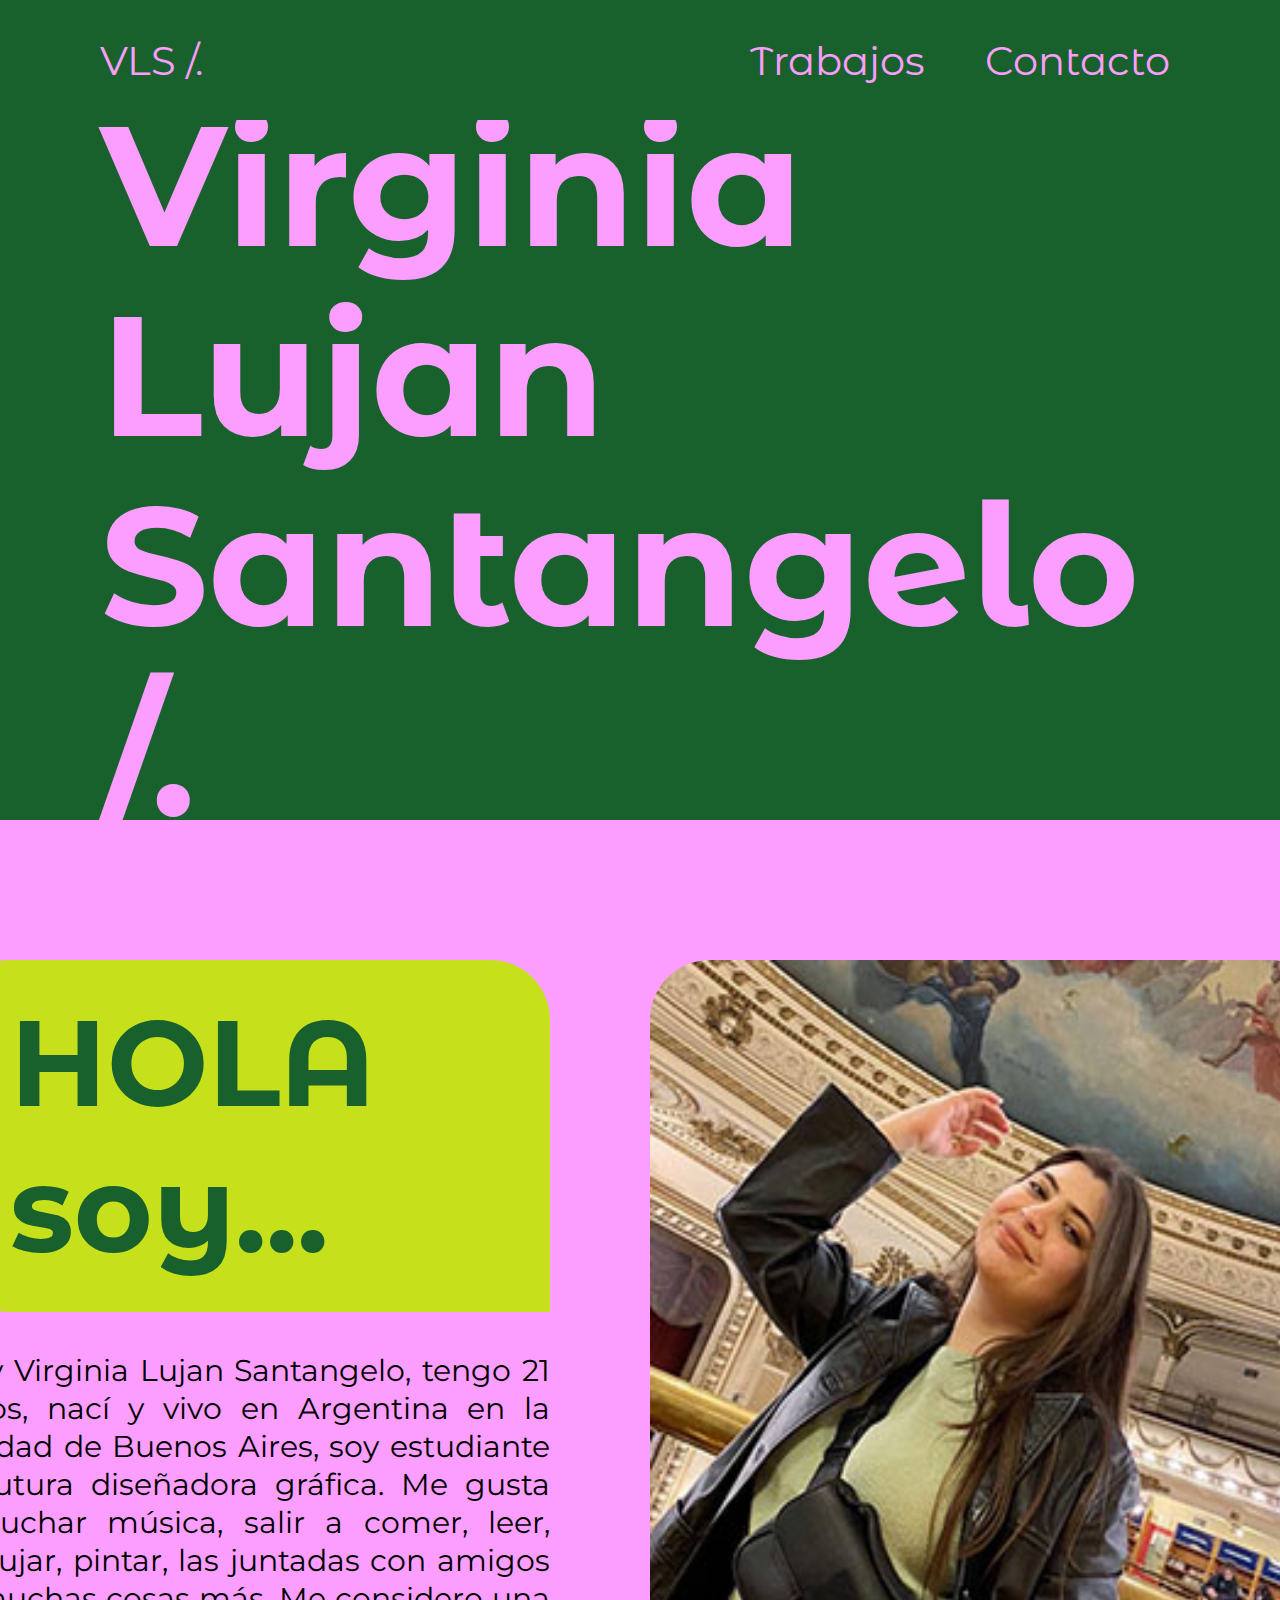
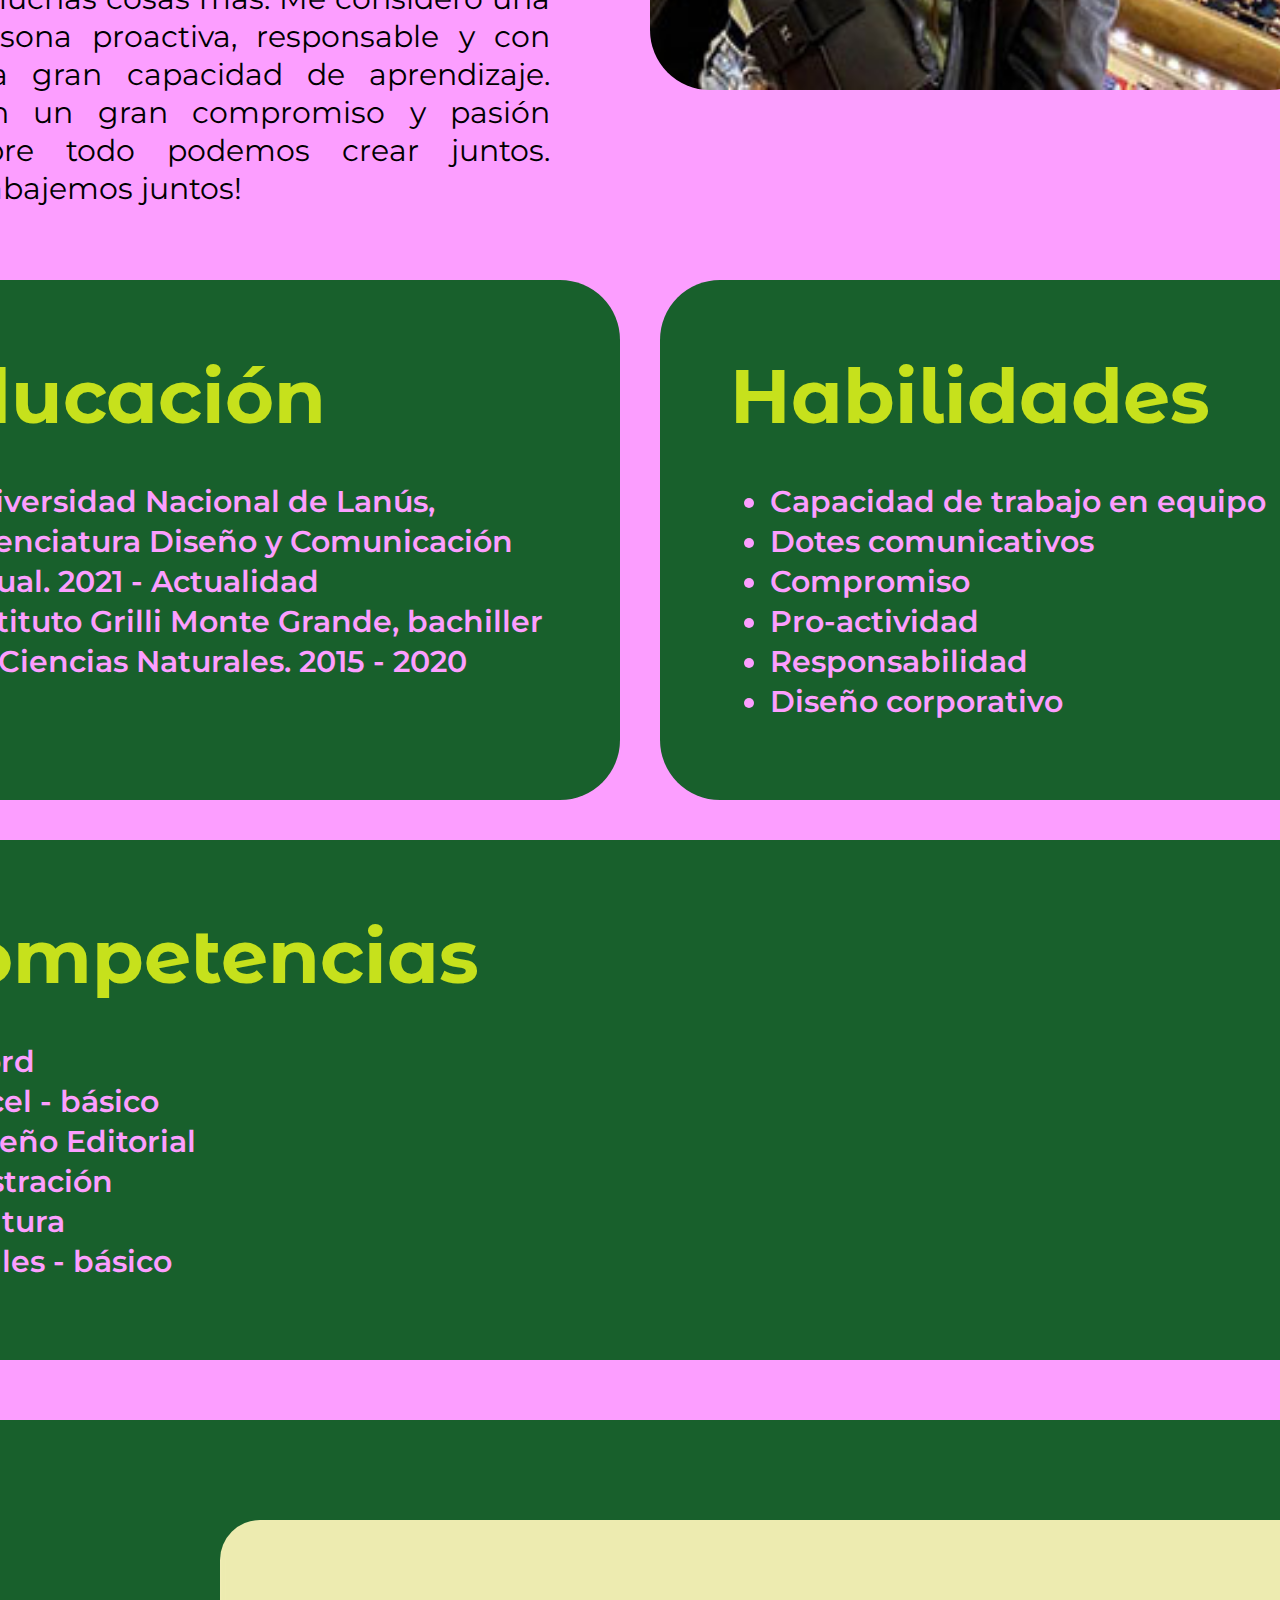
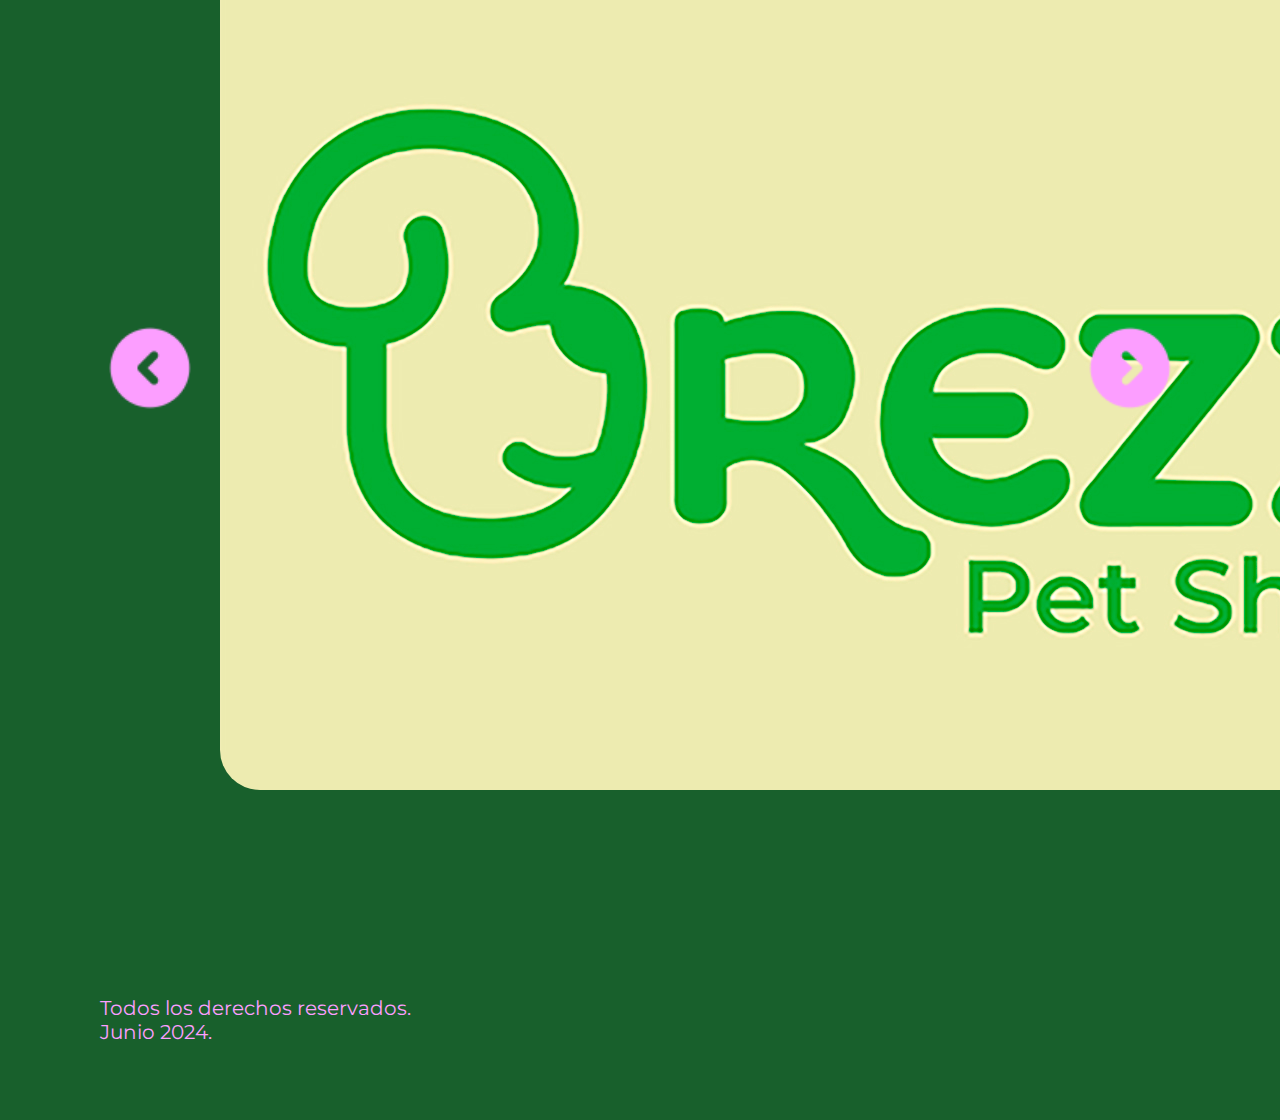
==== index.html @ 15f54ebe "porfolio" ====
<!DOCTYPE html>
<html> 
    <head>
        <meta charset="utf-8"/> 
        <title>Virginia Santangelo</title>
        <link href="estlilos.css" rel="stylesheet" type="text/css">
        <link rel="icon" type="image/png" href="img/vir1.png">
        
    </head>
    <body>
        <header id="navegador">
            <div class="logo">
                <a href="index.html">VLS /.</a>
            </div>
            <nav>
                <ul class="botonera">
                    <li><a href="trabajos.html">Trabajos</a></li>
                    <li><a href="contacto.html">Contacto</a></li>
                </ul>
            </nav>
        </header>

        <main>
            <section id="presentacion">
                <h1>Virginia Lujan Santangelo /.</h1>
            </section>
            <section id="sobre-mi">
                <div class="informacion">
                    <h2>HOLA soy...</h2>
                    <p>Soy Virginia Lujan Santangelo, tengo 21 años, nací y vivo en Argentina en la ciudad de Buenos Aires, soy estudiante y futura diseñadora gráfica. Me gusta escuchar música, salir a comer, leer, dibujar, pintar, las juntadas con amigos y muchas cosas más. Me considero una persona proactiva, responsable y con una gran capacidad de aprendizaje. Con un gran compromiso y pasión sobre todo podemos crear juntos. 
                        ¡Trabajemos juntos! </p>
                </div>
                <img src="img/Imagen-de-Virginia.jpeg" width="680px" height="730px" alt="imagen-de-vir" class="imagen-vir">
            </section>
            <section id="datos">
                <article class="datos1">
                    <div class="educacion">
                        <h3>Educación</h3>
                        <ul>
                            <li>Universidad Nacional de Lanús, Licenciatura Diseño y Comunicación Visual. 2021 - Actualidad</li>
                            <li>Instituto Grilli Monte Grande, bachiller en Ciencias Naturales. 2015 - 2020</li>
                        </ul>
                    </div>
                    <div class="habilidades">
                        <h3>Habilidades</h3>
                        <ul>
                            <li>Capacidad de trabajo en equipo</li>
                            <li>Dotes comunicativos</li>
                            <li>Compromiso</li>
                            <li>Pro-actividad</li>
                            <li>Responsabilidad</li>
                            <li>Diseño corporativo</li>
                        </ul>
                    </div>
                </article>
                <article class="datos2">
                    <h3>Competencias</h3>
                    <ul>
                        <li>Word</li>
                        <li>Excel - básico</li>
                        <li>Diseño Editorial</li>
                        <li>Ilustración</li>
                        <li>Pintura</li>
                        <li>Ingles - básico</li>
                    </ul>
                </article>
            </section>

            <section id="contenedor">
                <article class="galeria" id="item-carrusel1">
                    <div class="carrusel" id="img-carrusel1">
                        <img src="img/brezza2.2.jpg" alt="logo" class="foto-carrusel1">
                    </div>
                    <div class="flechas">
                        <a href="#item-carrusel4">
                            <img src="img/iconos/flecha.png" width="100px" height="100px" alt="flecha" class="flecha-iz">
                        </a>
                        <a href="#item-carrusel2">
                            <img src="img/iconos/flecha.png" width="100px" height="100px" alt="flecha" class="flecha-de">
                        </a>
                    </div>
                </article>
                <article class="galeria" id="item-carrusel2">
                    <div class="carrusel" id="img-carrusel2">
                        <img src="img/expo-postal1.jpg" alt="expo" class="foto-carrusel1">
                    </div>
                    <div class="flechas">
                        <a href="#item-carrusel1">
                            <img src="img/iconos/flecha.png" width="100px" height="100px" alt="flecha" class="flecha-iz">
                        </a>
                        <a href="#item-carrusel3">
                            <img src="img/iconos/flecha.png" width="100px" height="100px" alt="flecha" class="flecha-de">
                        </a>
                    </div>
                </article>
                <article class="galeria" id="item-carrusel3">
                    <div class="carrusel" id="img-carrusel3">
                        <img src="img/publi1.2.png" alt="tipo" class="foto-carrusel1">
                    </div>
                    <div class="flechas">
                        <a href="#item-carrusel2">
                            <img src="img/iconos/flecha.png" width="100px" height="100px" alt="flecha" class="flecha-iz">
                        </a>
                        <a href="#item-carrusel4">
                            <img src="img/iconos/flecha.png" width="100px" height="100px" alt="flecha" class="flecha-de">
                        </a>
                    </div>
                </article>
                <article class="galeria" id="item-carrusel4">
                    <div class="carrusel" id="img-carrusel4">
                        <img src="img/pintura3.2.jpg" alt="pintura" class="foto-carrusel1">
                    </div>
                    <div class="flechas">
                        <a href="#item-carrusel3">
                            <img src="img/iconos/flecha.png" width="100px" height="100px" alt="flecha" class="flecha-iz">
                        </a>
                        <a href="#item-carrusel1">
                            <img src="img/iconos/flecha.png" width="100px" height="100px" alt="flecha" class="flecha-de">
                        </a>
                    </div>
                </article>
            </section>
            
        </main>

        <footer>
            <p>Todos los derechos reservados.</p>
            <p>Junio 2024.</p>
        </footer> 
    </body>
<!-- Comentario: no hice el cambio de los px al vh que se me comento y todavia falta terminar y agregar unas cosas, como las miniaturas de la galeria, arreglar la imagen del carrusel, agregar animaciones, imagenes en competencias... -->
</html>
---- estlilos.css ----
@charset "utf-8";
@import url('https://fonts.googleapis.com/css2?family=Montserrat+Alternates:ital,wght@0,100;0,200;0,300;0,400;0,500;0,600;0,700;0,800;0,900;1,100;1,200;1,300;1,400;1,500;1,600;1,700;1,800;1,900&display=swap');
@import url('https://fonts.googleapis.com/css2?family=Montserrat+Alternates:ital,wght@0,100;0,200;0,300;0,400;0,500;0,600;0,700;0,800;0,900;1,100; 1,200;1,300;1,400;1,500;1,600;1,700;1,800;1,900&family=Montserrat:ital,wght@0,100..900;1,100..900&display=swap');

* {
    margin: 0;
    box-sizing: border-box;
}


h3{
    font-size: 75px;
    font-family:  "Montserrat Alternates";
    color: #C6E11C;
}
a {
    text-decoration: none;
}


#navegador {
    font-family: "Montserrat Alternates";
    font-size: 40px;
    width: 100%;
    padding: 15px 100px;
    background: #18602C;
    backdrop-filter: blur(10px);
    display: flex;
    align-items: center;
    justify-content: space-between;
    height: 120px;
}
#navegador a {
    text-decoration: none;
    color: #FC9EFF;
}
nav a {
    text-decoration: none;
    color: #FC9EFF;
    padding: 5px 10px;
}
.logo {
    display: flex;
    align-items: center;
    justify-content: space-between;
}
.botonera {
    display: flex;
    align-items: center;
    justify-content: space-between;
    flex-direction: row;
    list-style: none;
    gap: 40px;
}



#presentacion {
    width: 100%;
    height: 700px;
    background-color: #18602C;
    font-family:  "Montserrat Alternates";
    font-weight: bold;
    color: #FC9EFF;
    display: flex;
    align-items: center;
    padding: 0% 100px;
}
#presentacion h1 {
    font-size: 170px;
    line-height: 190px;
}

#sobre-mi {
    width: 100%;
    height: 1000px;
    background-color: #FC9EFF;
    padding: 140px 100px;
    display: flex;
    flex-direction: row;
    justify-content: center;
    gap: 100px;
}
.informacion {
    display: flex;
    flex-direction: column;
    gap: 40px;
    align-items: flex-end;
}
.informacion h2 {
    color: #18602C;
    font-family: "Montserrat Alternates";
    font-size:120px;
    font-weight: bold;
    padding: 30px 60px;
    background-color: #C6E11C;
    border-radius: 60px 60px 0% 60px;
}
.informacion p {
    color: black;
    font-family: "Montserrat";
    font-size: 30px;
    width: 600px;
    line-height: 38px;
    text-align: justify;
}
.imagen-vir {
    border-radius: 60px;
}


#datos {
    height: 1200px;
    background-color: #FC9EFF;
    display: flex;
    flex-direction: column;
    justify-content: center;
    align-items: center;
    padding: 0% 100px;
    gap: 40px;
}
.datos1 {
    display: flex;
    flex-direction: row;
    justify-content: center;
    gap: 40px;


}
.educacion, .habilidades {
    height: 520px;
    width: 780px;
    padding: 70px;
    background-color: #18602C;
    border-radius: 60px;
    display: flex;
    flex-direction: column;
    justify-content: flex-start;
    gap: 40px;

    li{
        font-family: "Montserrat";
        font-size: 30px;
        color: #FC9EFF;
        line-height: 40px;
        font-weight:600;
    }
    
    
}
.datos2 {
    height: 520px;
    width: 1600px;
    padding: 70px;
    background-color: #18602C;
    border-radius: 60px;
    display: flex;
    flex-direction: column;
    justify-content: flex-start;
    gap: 40px;

    li{
        font-family: "Montserrat";
        font-size: 30px;
        color: #FC9EFF;
        line-height: 40px;
        font-weight:600;
    }
}


#contenedor{
    height: 1100px;
    overflow: hidden;
    background-color: #18602C;
    
}
.galeria {
    height: 100%;
    position: relative;
    
}
.carrusel {
    height: 100%;
    padding: 100px 220px 20px;
}
.flechas {
    height: 100%;
    position: absolute;
    top: 0;
    width: 100%;
    display: flex;
    align-items: center;
    justify-content: space-between;
    padding: 100px;

}
.flecha-iz {
    transform: rotate(180deg);
}
.foto-carrusel1 {
    border-radius: 40px;
}




#informacion_contacto {
    font-family: "Montserrat";
    background-color: #FC9EFF;
}

.estructura_contacto {
    padding: 120px 100px;
    display: flex;
    flex-direction: row;
    justify-content: flex-start;
    align-items: flex-start;
    gap: 150px;
}

.contacto {
    color:#18602C;
    width: 875px;
    background-color:#C6E11C;
    padding: 48px 40px;
    display: flex;
    flex-direction: column;
    border-radius: 40px;
    gap: 40px;

    h1 {
        font-family: "Montserrat Alternates";
        font-size: 75px; 
    }
    
}

form {
    width: 100%;
    height: auto;
}

label {
    font-size: 1.5em;
    color: black;
}

input {
    font-size: 1.5em;
    width: 100%;
    height: 50px;
    padding: 10px 24px;
    margin-top: 8px;
    margin-bottom: 42px;
    color:#18602C;
    border-radius: 24px;
    border: 3px solid #18602C;
}

textarea {
    font-size: 1.5em;
    width: 100%;
    height: 253px;
    padding: 10px 24px;
    margin-top: 8px;
    margin-bottom: 50px;
    color: #18602C;
    border-radius: 24px;
    border: 3px solid #18602C;
}

.boton_enviar {
    width: 100%;
    background-color: #18602C;
    color: white;
    height: 130px;
    font-size: 45px;
}

.columna_derecha {
    color: #18602C;
    display: flex;
    flex-direction: column;
    gap: 60px;

    p {
        width: 520px;
        color: #18602C;
    }

    span {
        display: flex;
        flex-direction: column;
        align-items: flex-start;
        gap: 15px;
        text-decoration: none;

        h4{
            font-family: "Montserrat Alternates";
            font-size: 45px; 
        }
    }
}

.redes {
    display: flex;
    flex-direction: column;
    align-items: center;
    gap: 18px;
    font-size: 30px;
    color: #18602C;
    
    a{
        display: flex;
        flex-direction: row;
        justify-content: flex-start;
        gap: 10px;
        text-decoration: none;
    }
    
}




#trabajos-main {
    background-color: #C6E11C;
    padding: 150px 100px;
    display: flex;
    flex-direction: column;
    gap: 40px;

    h3{ color: #18602C;}
}
#imagenes{
    display: flex;
    flex-direction: column;
    gap: 20px;
    justify-content: center;
}
.brezza, .expo1, .expo2, .tipo1 {
    display: flex;
    flex-direction: row;
    justify-content: center;
    align-items: center;
    gap: 20px;
}
.brezza-logos, .expo, .postales, .tipo  {
    display: flex;
    flex-direction: column;
    justify-content: center;
    align-items: center;
    gap: 20px;
}
.memoria-tipo1, .memoria-tipo2, .afiches-tipo, .mockup-tipo {
    margin-left: 20px;
}



footer {
    height: 200px;
    background-color: #18602C;
    color: #FC9EFF;
    font-size: 20px;
    font-family: "Montserrat";
    display: flex;
    flex-direction: column;
    justify-content: center;
    align-items: flex-start;
    padding: 0 100px;
}
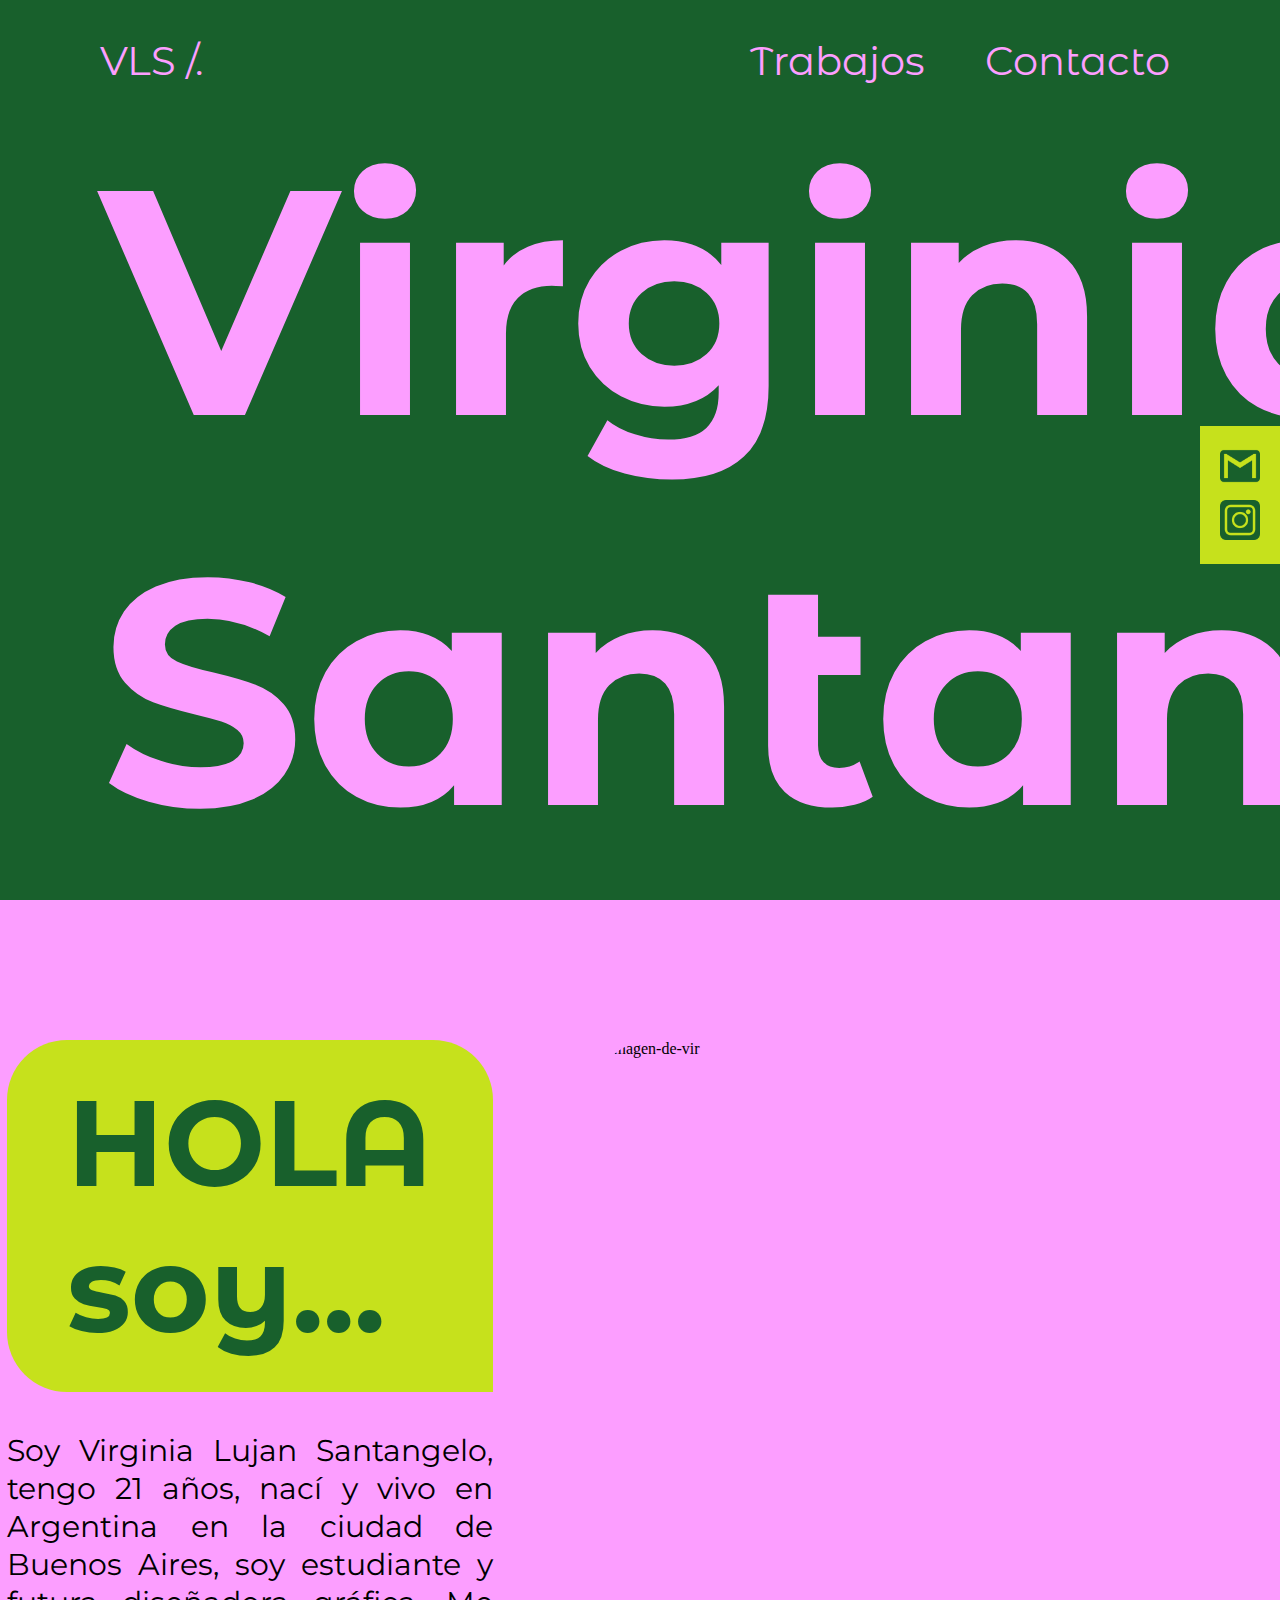
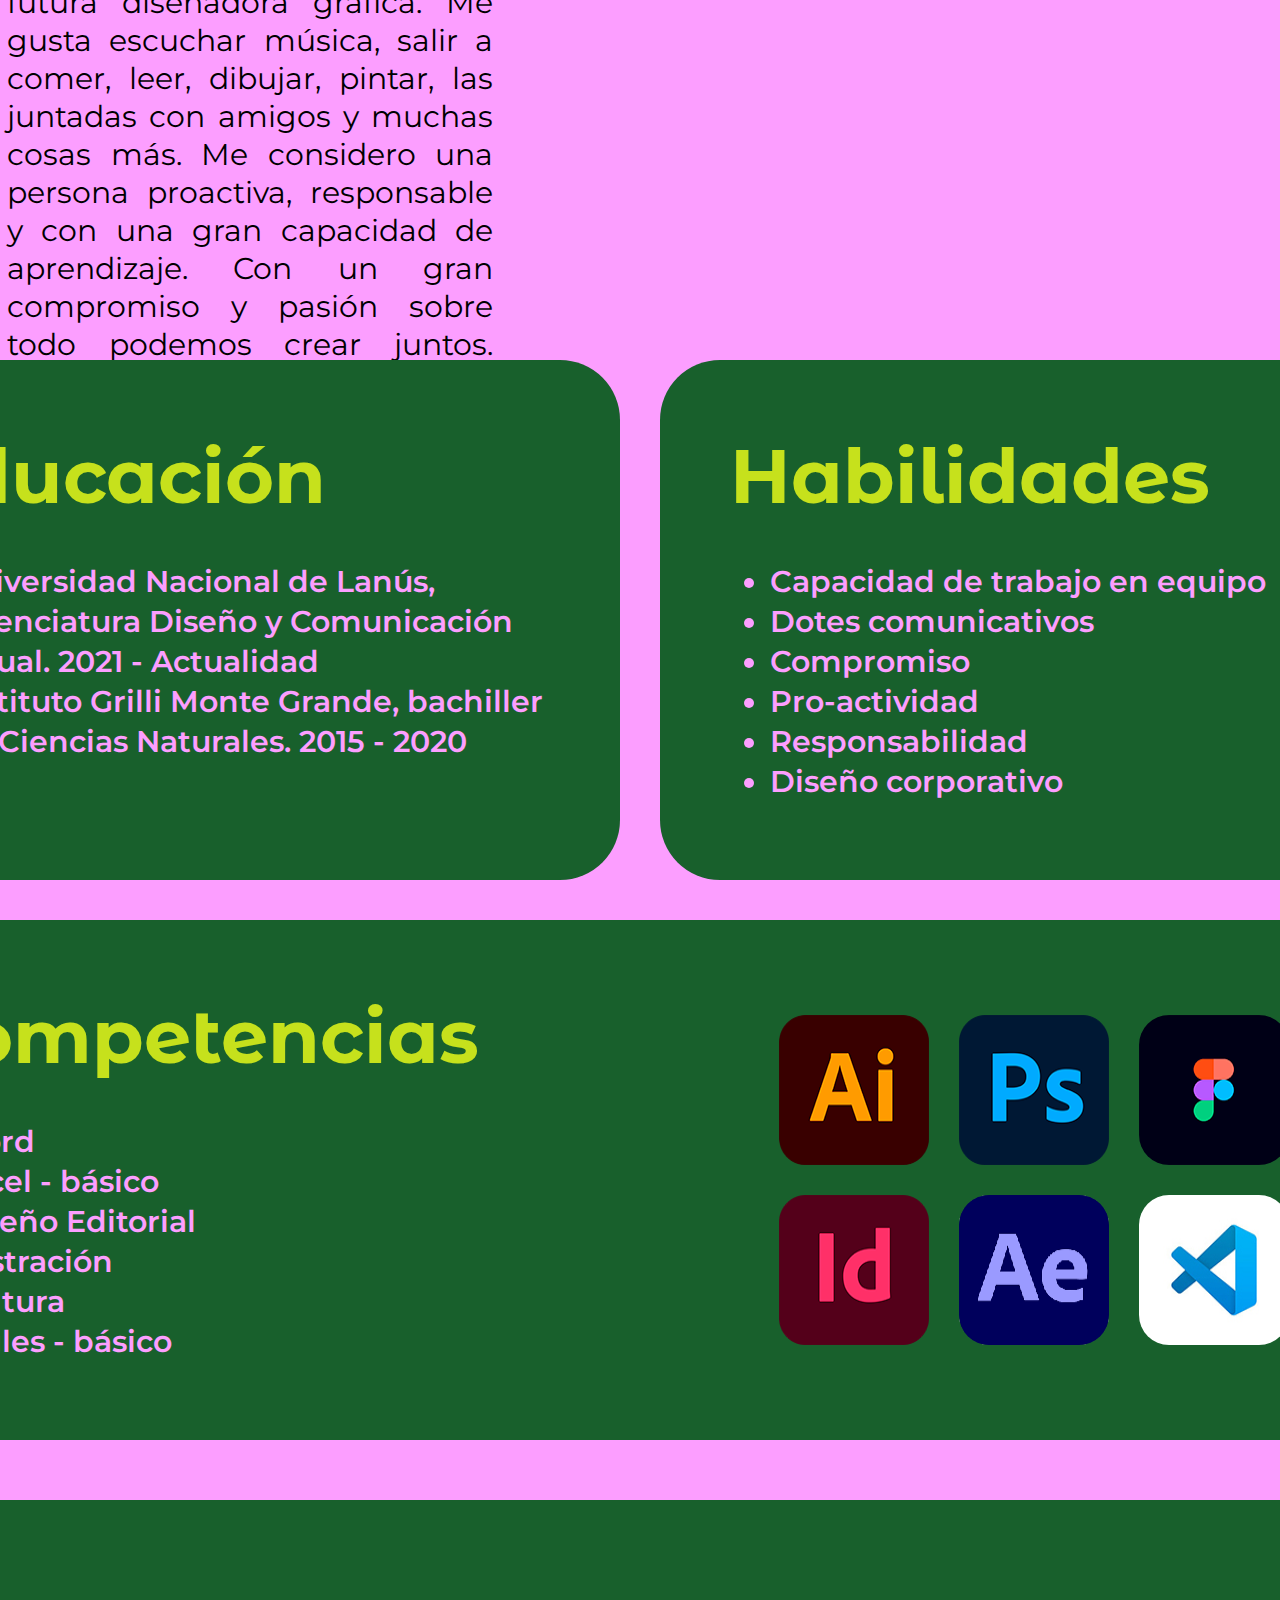
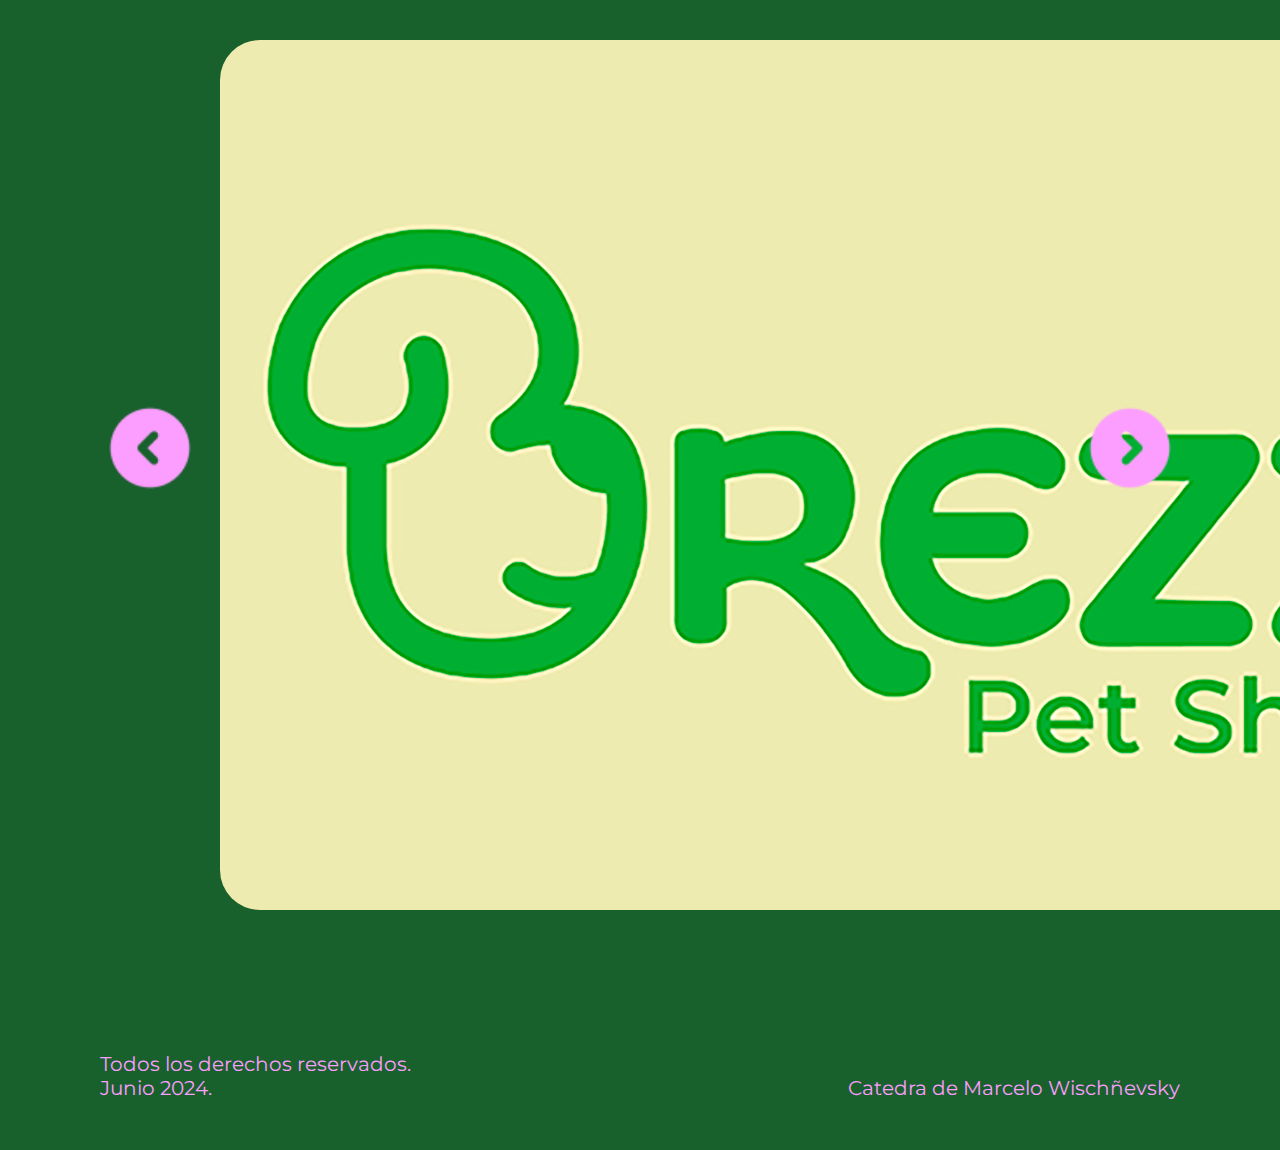
==== commit 06b5c6f3: "porfolio actualizado" ====
--- a/index.html
+++ b/index.html
@@ -5,7 +5,7 @@
         <title>Virginia Santangelo</title>
         <link href="estlilos.css" rel="stylesheet" type="text/css">
         <link rel="icon" type="image/png" href="img/vir1.png">
-        
+        <meta name="viewpoint" content="width=device-width, initial-scale=1.0">
     </head>
     <body>
         <header id="navegador">
@@ -22,7 +22,24 @@
 
         <main>
             <section id="presentacion">
-                <h1>Virginia Lujan Santangelo /.</h1>
+                <article class="nombre">
+                    <div class="nombre1">
+                        <h1>Virginia</h1>
+                        <div class="lujan">Lujan</div> 
+                    </div>
+                    <div class="nombre2">
+                        <h1>Santangelo </h1> 
+                        <div class="glifo">/.</div> 
+                    </div>
+                </article>
+                <article class="redes-fijo">
+                    <a>
+                        <img class="gmail" src="img/iconos/gmail.png" width="40px" height="40px" alt="icono-gmail">
+                    </a>
+                    <a href="https://www.instagram.com/vir.santangelo?igsh=MWJnb2luaDEyaWhnNA%3D%3D&utm_source=qr" target="_blank">
+                        <img class="instagram" src="img/iconos/instagram.png" width="40px" height="40px" alt="icono-instagram">
+                    </a>
+                </article>
             </section>
             <section id="sobre-mi">
                 <div class="informacion">
@@ -30,7 +47,7 @@
                     <p>Soy Virginia Lujan Santangelo, tengo 21 años, nací y vivo en Argentina en la ciudad de Buenos Aires, soy estudiante y futura diseñadora gráfica. Me gusta escuchar música, salir a comer, leer, dibujar, pintar, las juntadas con amigos y muchas cosas más. Me considero una persona proactiva, responsable y con una gran capacidad de aprendizaje. Con un gran compromiso y pasión sobre todo podemos crear juntos. 
                         ¡Trabajemos juntos! </p>
                 </div>
-                <img src="img/Imagen-de-Virginia.jpeg" width="680px" height="730px" alt="imagen-de-vir" class="imagen-vir">
+                <img src="img/imagen-de-virginia.jpeg" width="680px" height="730px" alt="imagen-de-vir" class="imagen-vir">
             </section>
             <section id="datos">
                 <article class="datos1">
@@ -54,15 +71,30 @@
                     </div>
                 </article>
                 <article class="datos2">
-                    <h3>Competencias</h3>
-                    <ul>
-                        <li>Word</li>
-                        <li>Excel - básico</li>
-                        <li>Diseño Editorial</li>
-                        <li>Ilustración</li>
-                        <li>Pintura</li>
-                        <li>Ingles - básico</li>
-                    </ul>
+                    <div class="competencias">
+                       <h3>Competencias</h3>
+                        <ul>
+                            <li>Word</li>
+                            <li>Excel - básico</li>
+                            <li>Diseño Editorial</li>
+                            <li>Ilustración</li>
+                            <li>Pintura</li>
+                            <li>Ingles - básico</li>
+                        </ul> 
+                    </div>
+                    <div class="img-adobe">
+                        <div class="adobe1">
+                            <img src="img/ilustrator.png" width="150px" height="150px" alt="logo-ilustrator" class="ilustrator">
+                            <img src="img/photoshop.png" width="150px" height="150px" alt="logo-photoshop" class="photoshop">
+                            <img src="img/figma.png" width="150px" height="150px" alt="logo-figma" class="figma">
+                        </div>
+                        <div class="adobe2">
+                            <img src="img/indesing.png" width="150px" height="150px" alt="logo-indesing" class="indesing">
+                            <img src="img/after-effects.png" width="150px" height="150px" alt="logo-after-effects" class="after-effects">
+                            <img src="img/visual.jpg" width="150px" height="150px" alt="logo-visual" class="visual">
+                        </div>
+                        
+                    </div>
                 </article>
             </section>
 
@@ -82,7 +114,7 @@
                 </article>
                 <article class="galeria" id="item-carrusel2">
                     <div class="carrusel" id="img-carrusel2">
-                        <img src="img/expo-postal1.jpg" alt="expo" class="foto-carrusel1">
+                        <img src="img/expo-postal1.2.jpg" alt="expo" class="foto-carrusel1">
                     </div>
                     <div class="flechas">
                         <a href="#item-carrusel1">
@@ -124,9 +156,14 @@
         </main>
 
         <footer>
-            <p>Todos los derechos reservados.</p>
-            <p>Junio 2024.</p>
+            <div class="derechos">
+                <p>Todos los derechos reservados.</p>
+                <p>Junio 2024.</p>
+            </div>
+            <div>
+                <p>Catedra de Marcelo Wischñevsky</p>
+            </div>
         </footer> 
     </body>
-<!-- Comentario: no hice el cambio de los px al vh que se me comento y todavia falta terminar y agregar unas cosas, como las miniaturas de la galeria, arreglar la imagen del carrusel, agregar animaciones, imagenes en competencias... -->
+<!-- Comentario: no hice el cambio de los px al vh que se me comento y todavia falta terminar, como las miniaturas de la galeria -->
 </html>
--- a/estlilos.css
+++ b/estlilos.css
@@ -29,47 +29,107 @@
     align-items: center;
     justify-content: space-between;
     height: 120px;
+    position: fixed;
+    z-index: 1000;
 }
 #navegador a {
     text-decoration: none;
     color: #FC9EFF;
 }
+#navegador a:hover {
+    color: #C6E11C;
+    font-weight: bold;
+}
 nav a {
-    text-decoration: none;
+    padding: 5px 10px;
+}
+.logo {
+    display: flex;
+    align-items: center;
+    justify-content: space-between;
+}
+.botonera {
+    display: flex;
+    align-items: center;
+    justify-content: space-between;
+    flex-direction: row;
+    list-style: none;
+    gap: 40px;
+}
+
+
+
+#presentacion {
+    width: 100%;
+    height: 900px;
+    background-color: #18602C;
+    display: flex;
+    align-items: center;
+    padding:90px 100px 0 100px
+}
+.nombre {
+    font-size: 160px;
+    font-family:  "Montserrat Alternates";
+    display: flex;
+    flex-direction: column;
     color: #FC9EFF;
-    padding: 5px 10px;
-}
-.logo {
-    display: flex;
-    align-items: center;
-    justify-content: space-between;
-}
-.botonera {
-    display: flex;
-    align-items: center;
-    justify-content: space-between;
-    flex-direction: row;
-    list-style: none;
-    gap: 40px;
-}
-
-
-
-#presentacion {
-    width: 100%;
-    height: 700px;
-    background-color: #18602C;
-    font-family:  "Montserrat Alternates";
-    font-weight: bold;
-    color: #FC9EFF;
-    display: flex;
-    align-items: center;
-    padding: 0% 100px;
-}
-#presentacion h1 {
-    font-size: 170px;
-    line-height: 190px;
-}
+
+    h1{
+        font-weight: bold;
+          
+    }
+    .lujan {
+        font-style: italic;
+        font-weight: 300;
+        margin-top: 30px;
+    }
+    .glifo {
+        font-weight: 300;
+        margin-top: 30px;
+    }
+}
+.nombre1, .nombre2 {
+    display: flex;
+    flex-direction: row;
+    gap: 30px;
+    
+}
+
+.nombre:hover {
+    color: #C6E11C;
+
+    h1{   
+    font-style: italic;
+    font-weight: 300;
+     
+    }
+    .lujan, .glifo {
+        font-weight: bold;
+        font-style: normal;
+    }
+}
+
+.redes-fijo {
+    background-color: #C6E11C;
+    padding: 20px;
+    position: fixed;
+    right: 0px;
+    z-index: 1000;
+    display: flex;
+    flex-direction: column;
+    gap: 10px;
+}
+#trabajos-main .redes-fijo{
+    background-color: #FC9EFF;
+    padding: 20px;
+    position: fixed;
+    right: 0px;
+    z-index: 1000;
+    display: flex;
+    flex-direction: column;
+    gap: 10px;
+}
+
 
 #sobre-mi {
     width: 100%;
@@ -100,7 +160,7 @@
     color: black;
     font-family: "Montserrat";
     font-size: 30px;
-    width: 600px;
+    max-width: 600px;
     line-height: 38px;
     text-align: justify;
 }
@@ -155,9 +215,9 @@
     background-color: #18602C;
     border-radius: 60px;
     display: flex;
-    flex-direction: column;
+    flex-direction: row;
     justify-content: flex-start;
-    gap: 40px;
+    gap: 300px;
 
     li{
         font-family: "Montserrat";
@@ -167,12 +227,32 @@
         font-weight:600;
     }
 }
+.competencias {
+    display: flex;
+    flex-direction: column;
+    gap: 40px;
+}
+.img-adobe {
+    display: flex;
+    flex-direction: column;
+    gap: 30px;
+    justify-content: center;
+}
+.adobe1, .adobe2 {
+    display: flex;
+    flex-direction: row;
+    gap: 30px;
+}
+.after-effects, .figma, .visual {
+    border-radius: 30px;
+}
 
 
 #contenedor{
     height: 1100px;
     overflow: hidden;
     background-color: #18602C;
+    padding: 40px 0;
     
 }
 .galeria {
@@ -195,7 +275,7 @@
     padding: 100px;
 
 }
-.flecha-iz {
+.flecha-iz, .flecha-iz-galeria {
     transform: rotate(180deg);
 }
 .foto-carrusel1 {
@@ -211,7 +291,7 @@
 }
 
 .estructura_contacto {
-    padding: 120px 100px;
+    padding: 300px 100px 100px;
     display: flex;
     flex-direction: row;
     justify-content: flex-start;
@@ -279,29 +359,35 @@
 }
 
 .columna_derecha {
+    display: flex;
+    flex-direction: column;
+    height: 1120px;
+    justify-content: space-between;
+}
+.agradecimientos p{
     color: #18602C;
-    display: flex;
-    flex-direction: column;
-    gap: 60px;
-
+    font-size: 150px;
+    font-family: "Montserrat Alternates";
+    font-style: italic;
+    font-weight: 400;
+}
+.redes-sociales {
+    display: flex;
+    flex-direction: column;
+    align-items: flex-start;
+    gap: 15px;
+    text-decoration: none;
+    color: #18602C;
+    h4{
+        font-family: "Montserrat Alternates";
+        font-size: 45px; 
+    }
     p {
         width: 520px;
-        color: #18602C;
-    }
-
-    span {
-        display: flex;
-        flex-direction: column;
-        align-items: flex-start;
-        gap: 15px;
-        text-decoration: none;
-
-        h4{
-            font-family: "Montserrat Alternates";
-            font-size: 45px; 
-        }
-    }
-}
+        
+    }
+}
+
 
 .redes {
     display: flex;
@@ -309,14 +395,15 @@
     align-items: center;
     gap: 18px;
     font-size: 30px;
-    color: #18602C;
     
     a{
         display: flex;
         flex-direction: row;
         justify-content: flex-start;
+        align-items: center;
         gap: 10px;
         text-decoration: none;
+        color: #18602C;
     }
     
 }
@@ -326,7 +413,7 @@
 
 #trabajos-main {
     background-color: #C6E11C;
-    padding: 150px 100px;
+    padding: 300px 100px 100px;
     display: flex;
     flex-direction: column;
     gap: 40px;
@@ -339,35 +426,91 @@
     gap: 20px;
     justify-content: center;
 }
-.brezza, .expo1, .expo2, .tipo1 {
+.brezza, .expo1, .expo2, .tipo1, .pinturas {
     display: flex;
     flex-direction: row;
     justify-content: center;
     align-items: center;
     gap: 20px;
 }
-.brezza-logos, .expo, .postales, .tipo  {
+.brezza-logos, .expo, .postales, .tipo, .pintura1y2  {
     display: flex;
     flex-direction: column;
     justify-content: center;
     align-items: center;
     gap: 20px;
 }
-.memoria-tipo1, .memoria-tipo2, .afiches-tipo, .mockup-tipo {
+.video-medios {
     margin-left: 20px;
 }
 
+.light-box {
+    position: fixed;
+    top: 0;
+    left: 0;
+    background-color: rgba(0, 0, 0, 0,5);
+    transition: transform .6s ease-in-out;
+    width: 100%;
+    height: 100vh;
+    z-index: 1005;
+    display: flex;
+    justify-content: center;
+    align-items: center;
+    transform: scale(0);
+}
+.light-box img {
+    max-height: 70vh;
+}
+.light-box:target {
+    transform: scale(1);
+}
+.close {
+    display: block;
+    position: absolute;
+    top: 120px;
+    right: 80px;
+    font-size: 40px;
+    font-family: "Montserrat Alternates";
+    color: #C6E11C;
+    background-color: black;
+    border-radius: 40px;
+    text-align: center;
+    width: 60px;
+    height: 60px;
+    line-height: 60px;
+}
+.flecha-iz-galeria, .flecha-de-galeria {
+    display: block;
+    width: 60px;
+    height: 60px;
+    text-align: center;
+    align-items: center;
+}
+#galeria-oculta {
+    display: flex;
+	width: 100%;
+	max-width: 1450px;
+	overflow: hidden;
+	z-index: 20;
+}
+
+
 
 
 footer {
-    height: 200px;
+    height: 150px;
     background-color: #18602C;
     color: #FC9EFF;
     font-size: 20px;
     font-family: "Montserrat";
     display: flex;
-    flex-direction: column;
-    justify-content: center;
-    align-items: flex-start;
-    padding: 0 100px;
+    flex-direction: row;
+    justify-content: space-between;
+    align-items: flex-end;
+    padding: 0 100px 50px;
+
+    .derechos {
+        display: flex;
+        flex-direction: column;
+    }
 }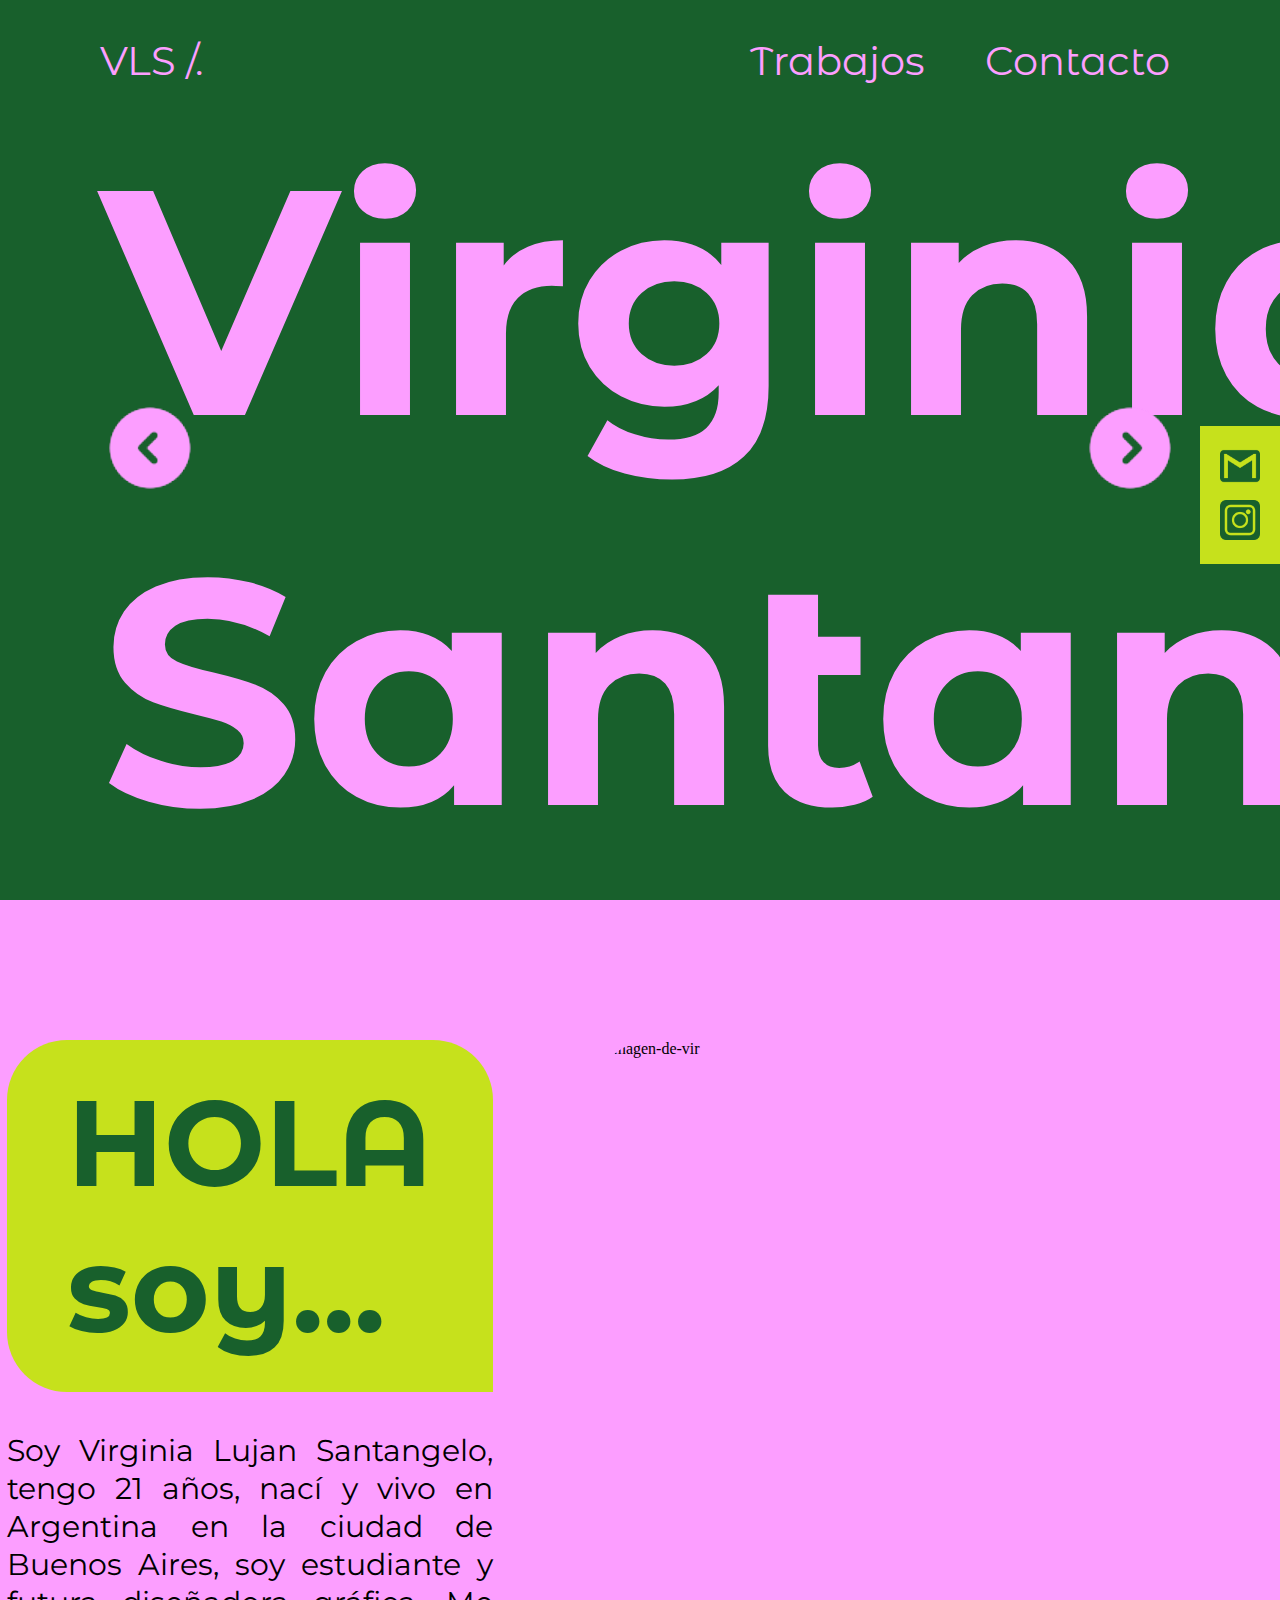
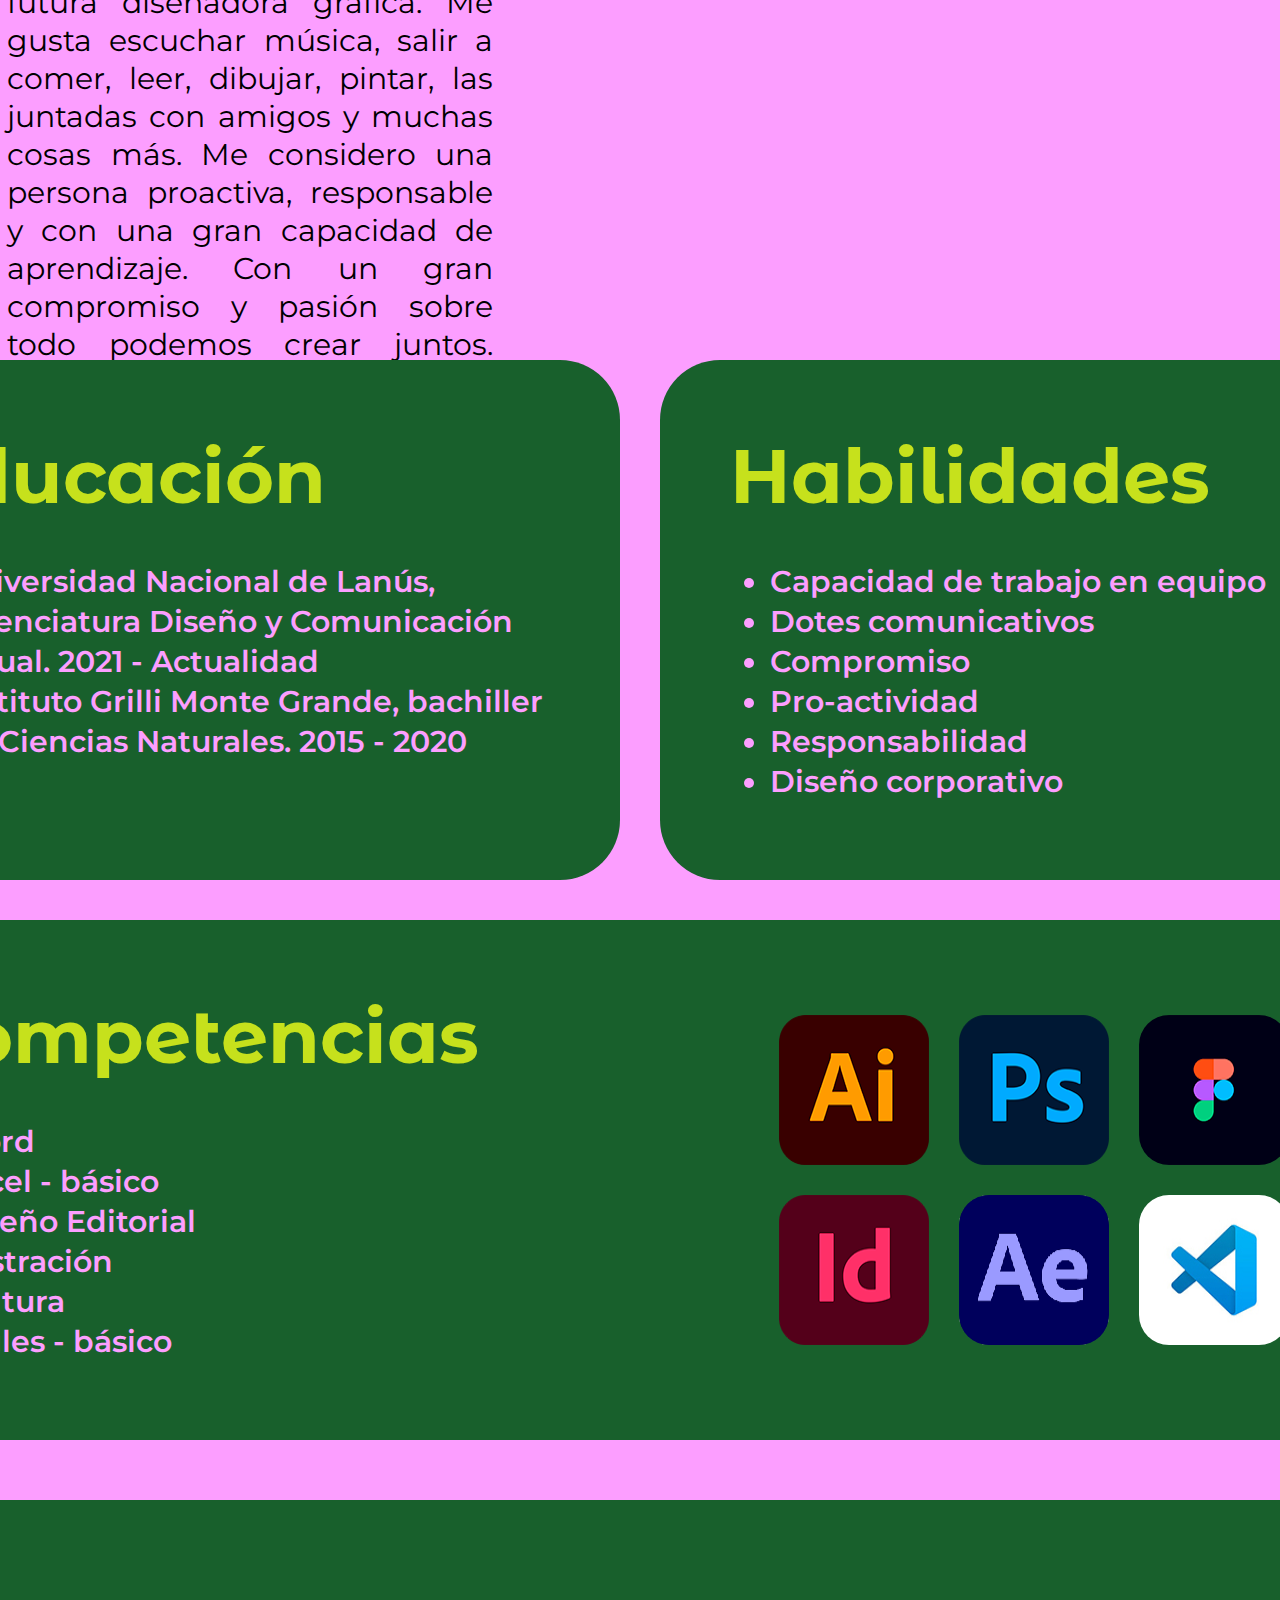
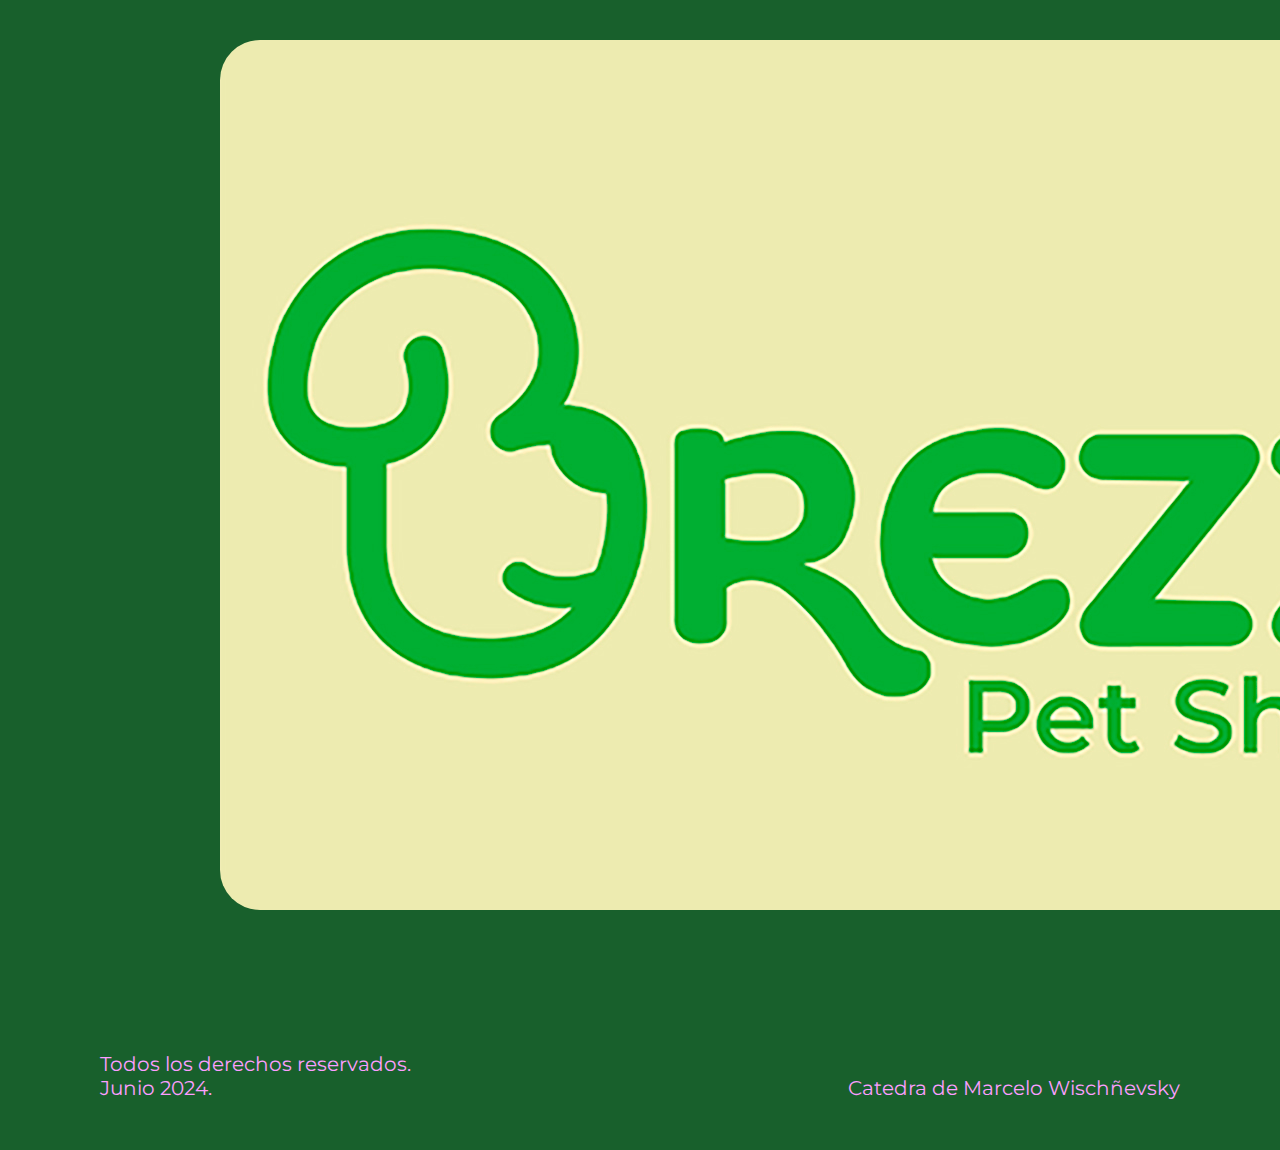
==== commit ea6f507a: "porfolio actualizado" ====
--- a/index.html
+++ b/index.html
@@ -138,7 +138,7 @@
                         </a>
                     </div>
                 </article>
-                <article class="galeria" id="item-carrusel4">
+                <article class="fotos" id="item-carrusel4">
                     <div class="carrusel" id="img-carrusel4">
                         <img src="img/pintura3.2.jpg" alt="pintura" class="foto-carrusel1">
                     </div>
--- a/estlilos.css
+++ b/estlilos.css
@@ -255,7 +255,7 @@
     padding: 40px 0;
     
 }
-.galeria {
+.fotos {
     height: 100%;
     position: relative;
     
@@ -444,26 +444,7 @@
     margin-left: 20px;
 }
 
-.light-box {
-    position: fixed;
-    top: 0;
-    left: 0;
-    background-color: rgba(0, 0, 0, 0,5);
-    transition: transform .6s ease-in-out;
-    width: 100%;
-    height: 100vh;
-    z-index: 1005;
-    display: flex;
-    justify-content: center;
-    align-items: center;
-    transform: scale(0);
-}
-.light-box img {
-    max-height: 70vh;
-}
-.light-box:target {
-    transform: scale(1);
-}
+
 .close {
     display: block;
     position: absolute;
@@ -478,6 +459,7 @@
     width: 60px;
     height: 60px;
     line-height: 60px;
+    mix-blend-mode: plus-lighter;
 }
 .flecha-iz-galeria, .flecha-de-galeria {
     display: block;
@@ -485,13 +467,34 @@
     height: 60px;
     text-align: center;
     align-items: center;
+    visibility: hidden;
+    mix-blend-mode: plus-lighter;
+}
+#galeria {
+    display: none;
+	width: 100%;
+	justify-content: center;
+	height: 100vh;
+	z-index: 10;
+    top: 10;
+    position: fixed;
+    background-color: rgba(0, 0, 0, 0,5);
 }
 #galeria-oculta {
     display: flex;
-	width: 100%;
-	max-width: 1450px;
-	overflow: hidden;
-	z-index: 20;
+    width: 100%;
+    max-width: 1350px;
+    overflow: hidden;
+    z-index: 20;
+}
+.light-box {
+    display: flex;
+    align-items: center;
+    background-repeat: no-repeat;
+    background-position: center;
+    background-size: contain;
+    width: 100vh;
+    justify-content: space-between;
 }
 
 
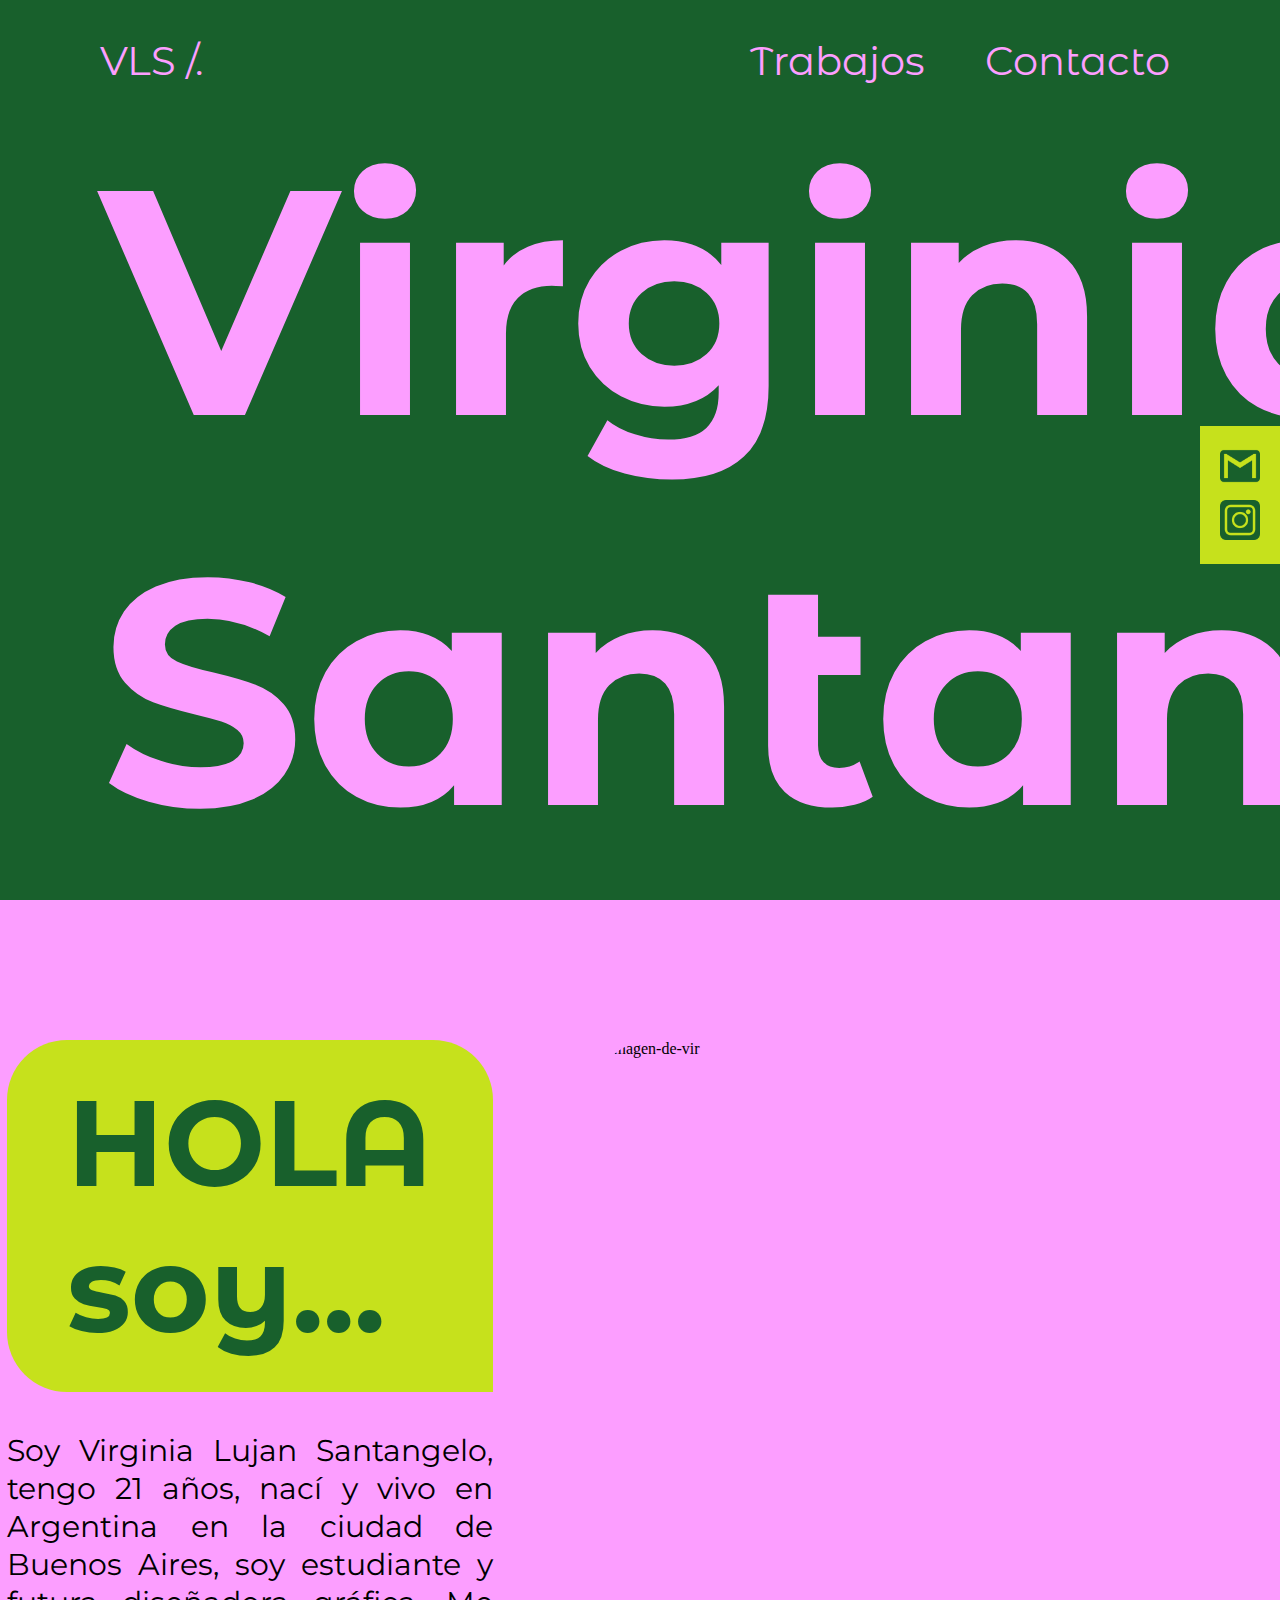
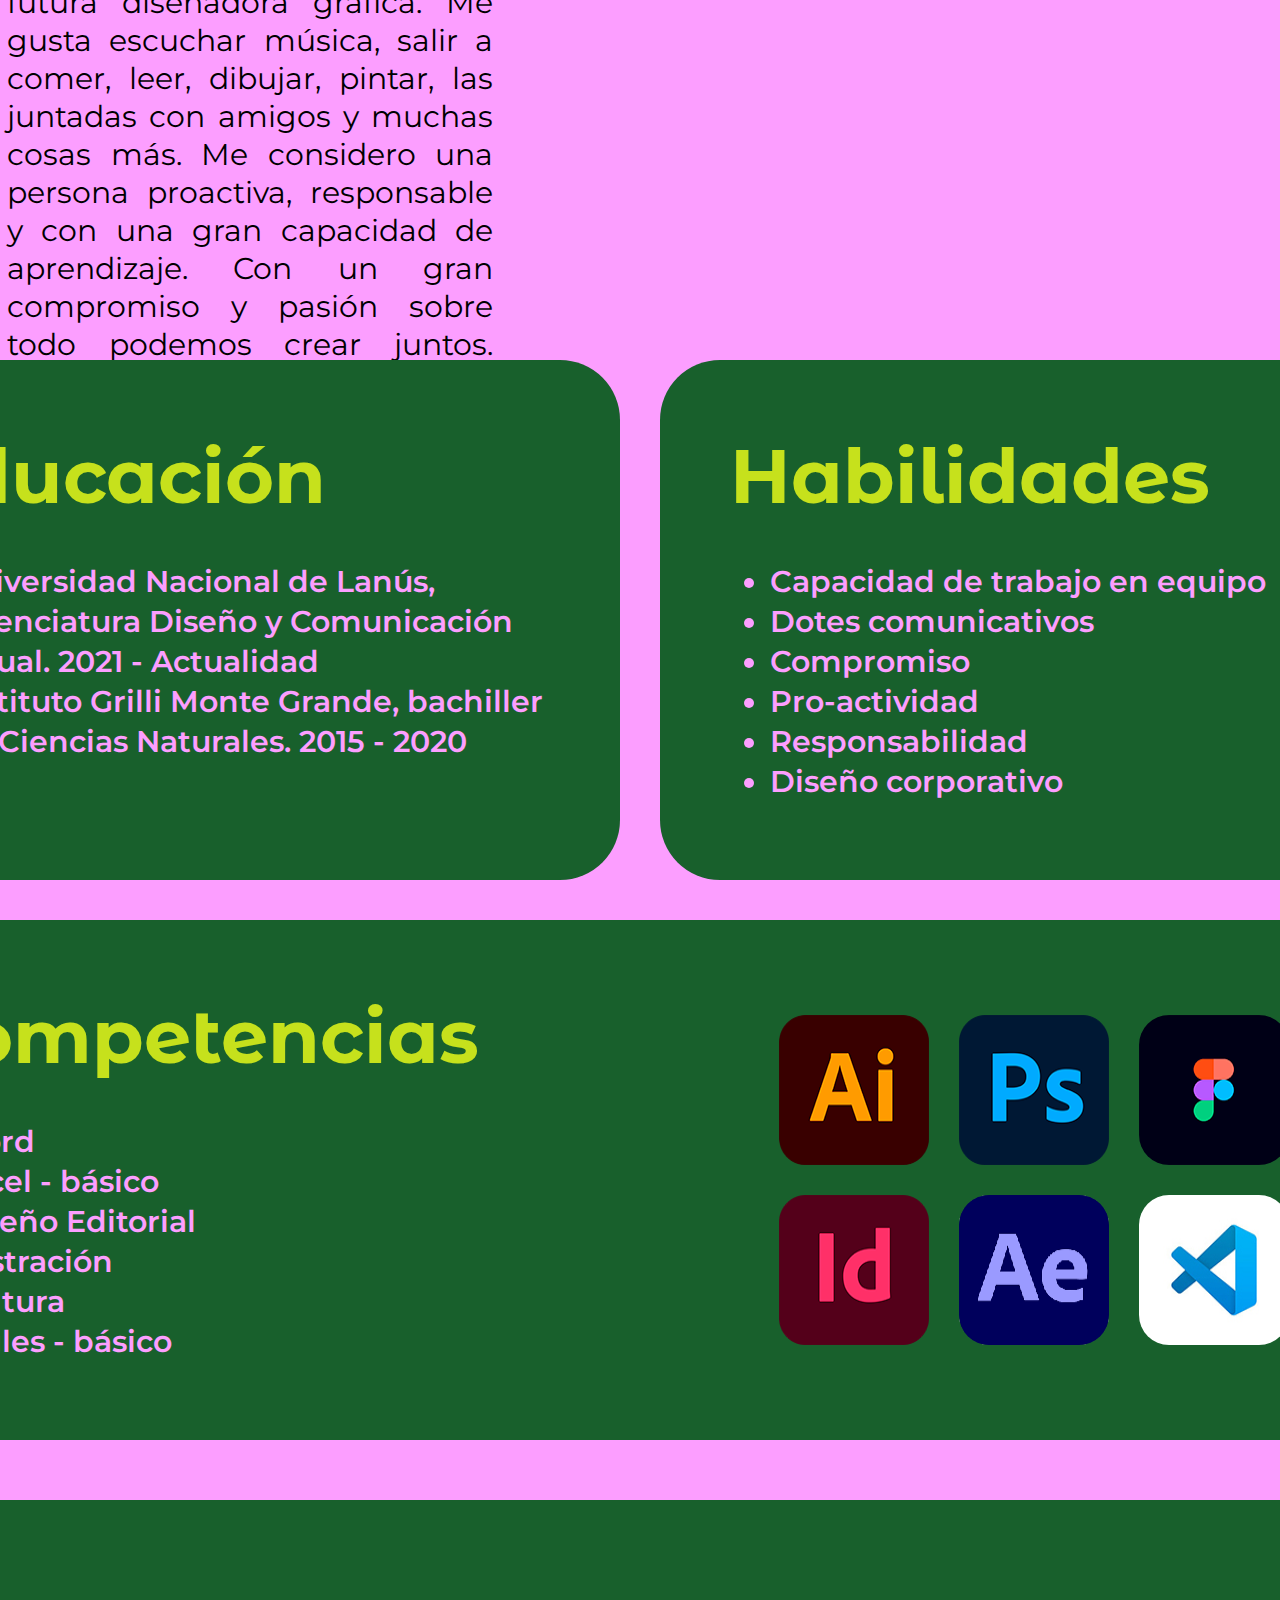
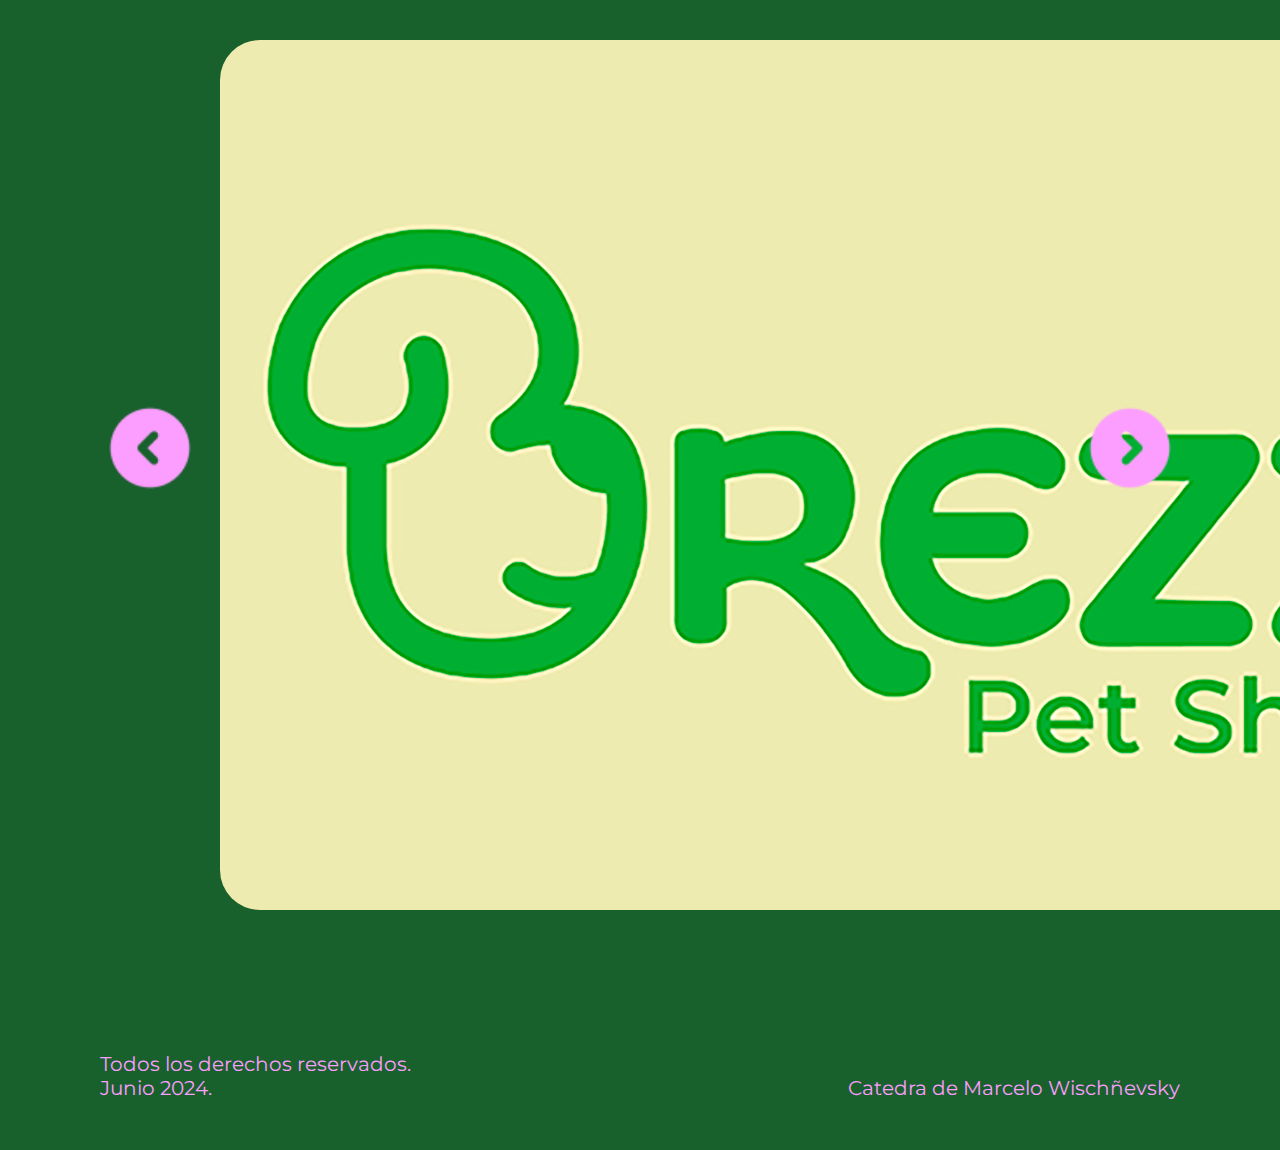
==== commit aa951288: "actualizacion" ====
--- a/index.html
+++ b/index.html
@@ -99,7 +99,7 @@
             </section>
 
             <section id="contenedor">
-                <article class="galeria" id="item-carrusel1">
+                <article class="fotos id="item-carrusel1">
                     <div class="carrusel" id="img-carrusel1">
                         <img src="img/brezza2.2.jpg" alt="logo" class="foto-carrusel1">
                     </div>
@@ -112,7 +112,7 @@
                         </a>
                     </div>
                 </article>
-                <article class="galeria" id="item-carrusel2">
+                <article class="fotos" id="item-carrusel2">
                     <div class="carrusel" id="img-carrusel2">
                         <img src="img/expo-postal1.2.jpg" alt="expo" class="foto-carrusel1">
                     </div>
@@ -125,7 +125,7 @@
                         </a>
                     </div>
                 </article>
-                <article class="galeria" id="item-carrusel3">
+                <article class="fotos" id="item-carrusel3">
                     <div class="carrusel" id="img-carrusel3">
                         <img src="img/publi1.2.png" alt="tipo" class="foto-carrusel1">
                     </div>
--- a/estlilos.css
+++ b/estlilos.css
@@ -467,8 +467,7 @@
     height: 60px;
     text-align: center;
     align-items: center;
-    visibility: hidden;
-    mix-blend-mode: plus-lighter;
+    
 }
 #galeria {
     display: none;
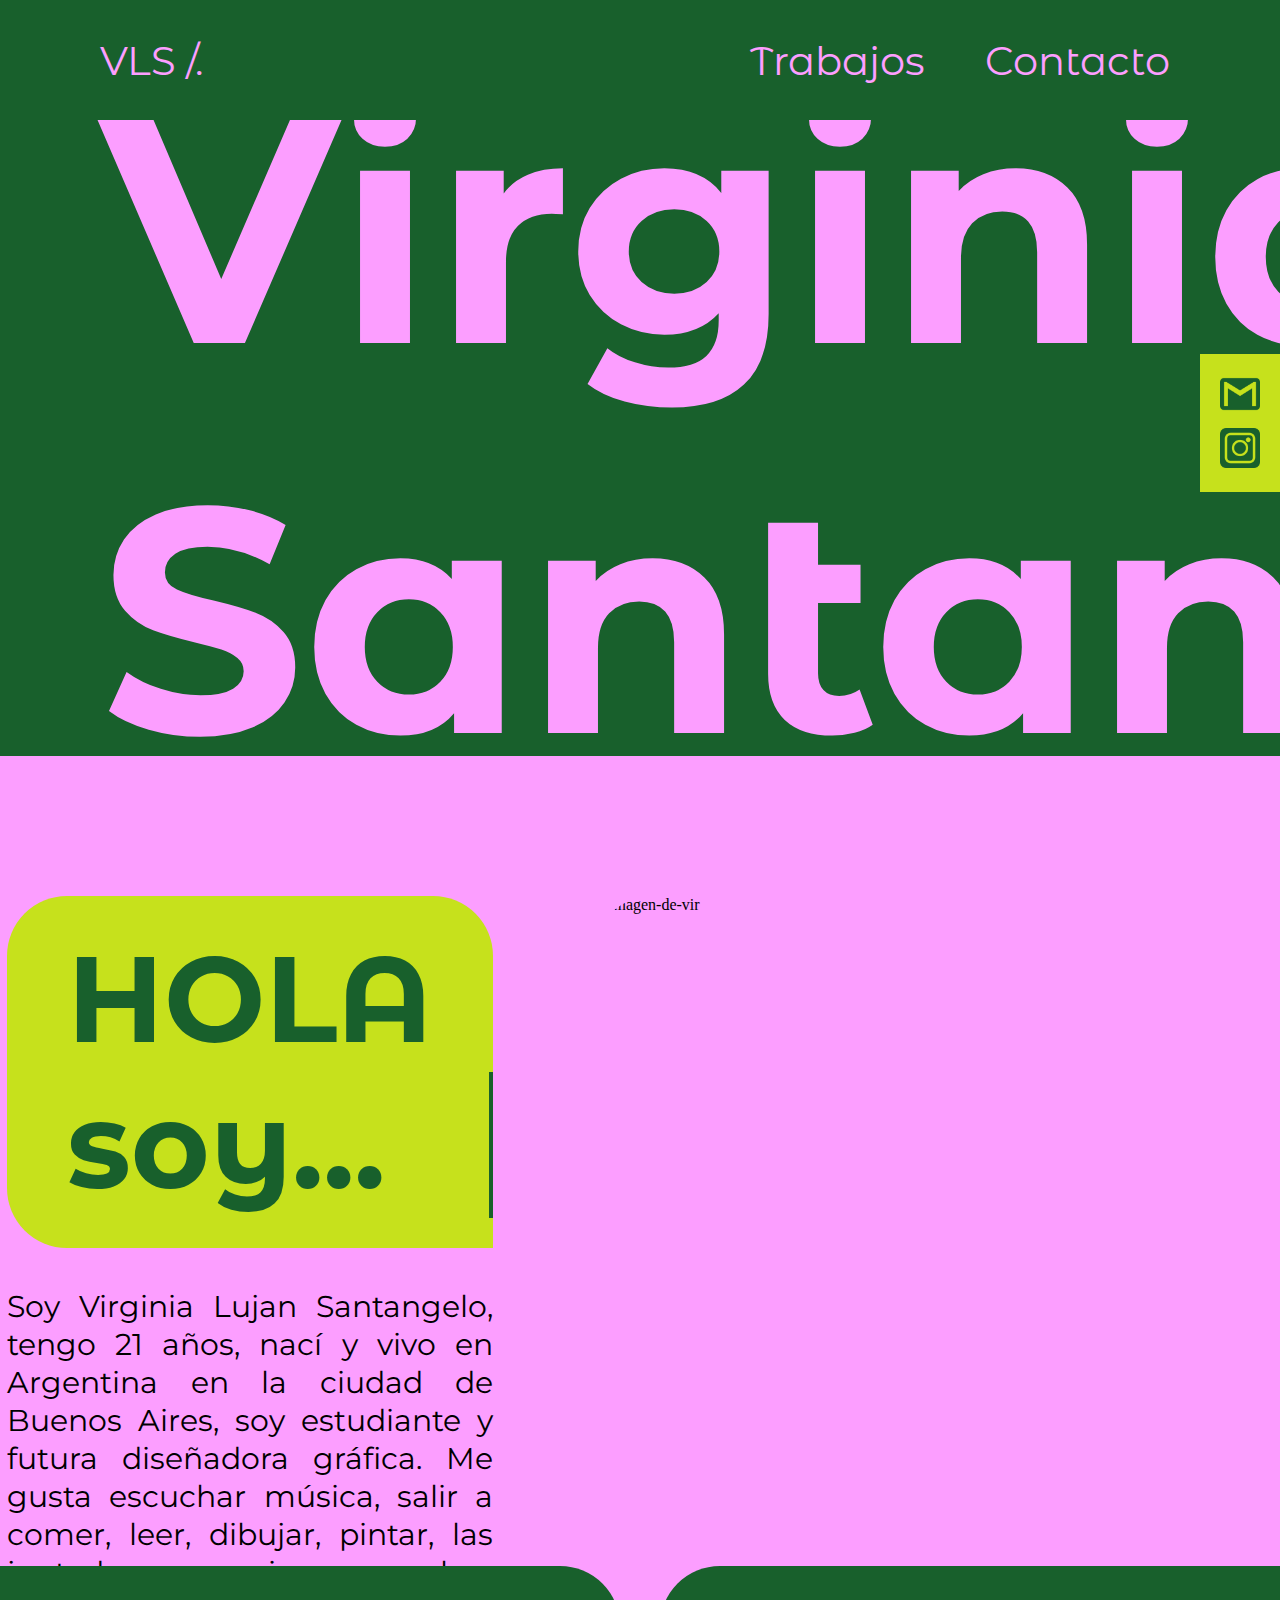
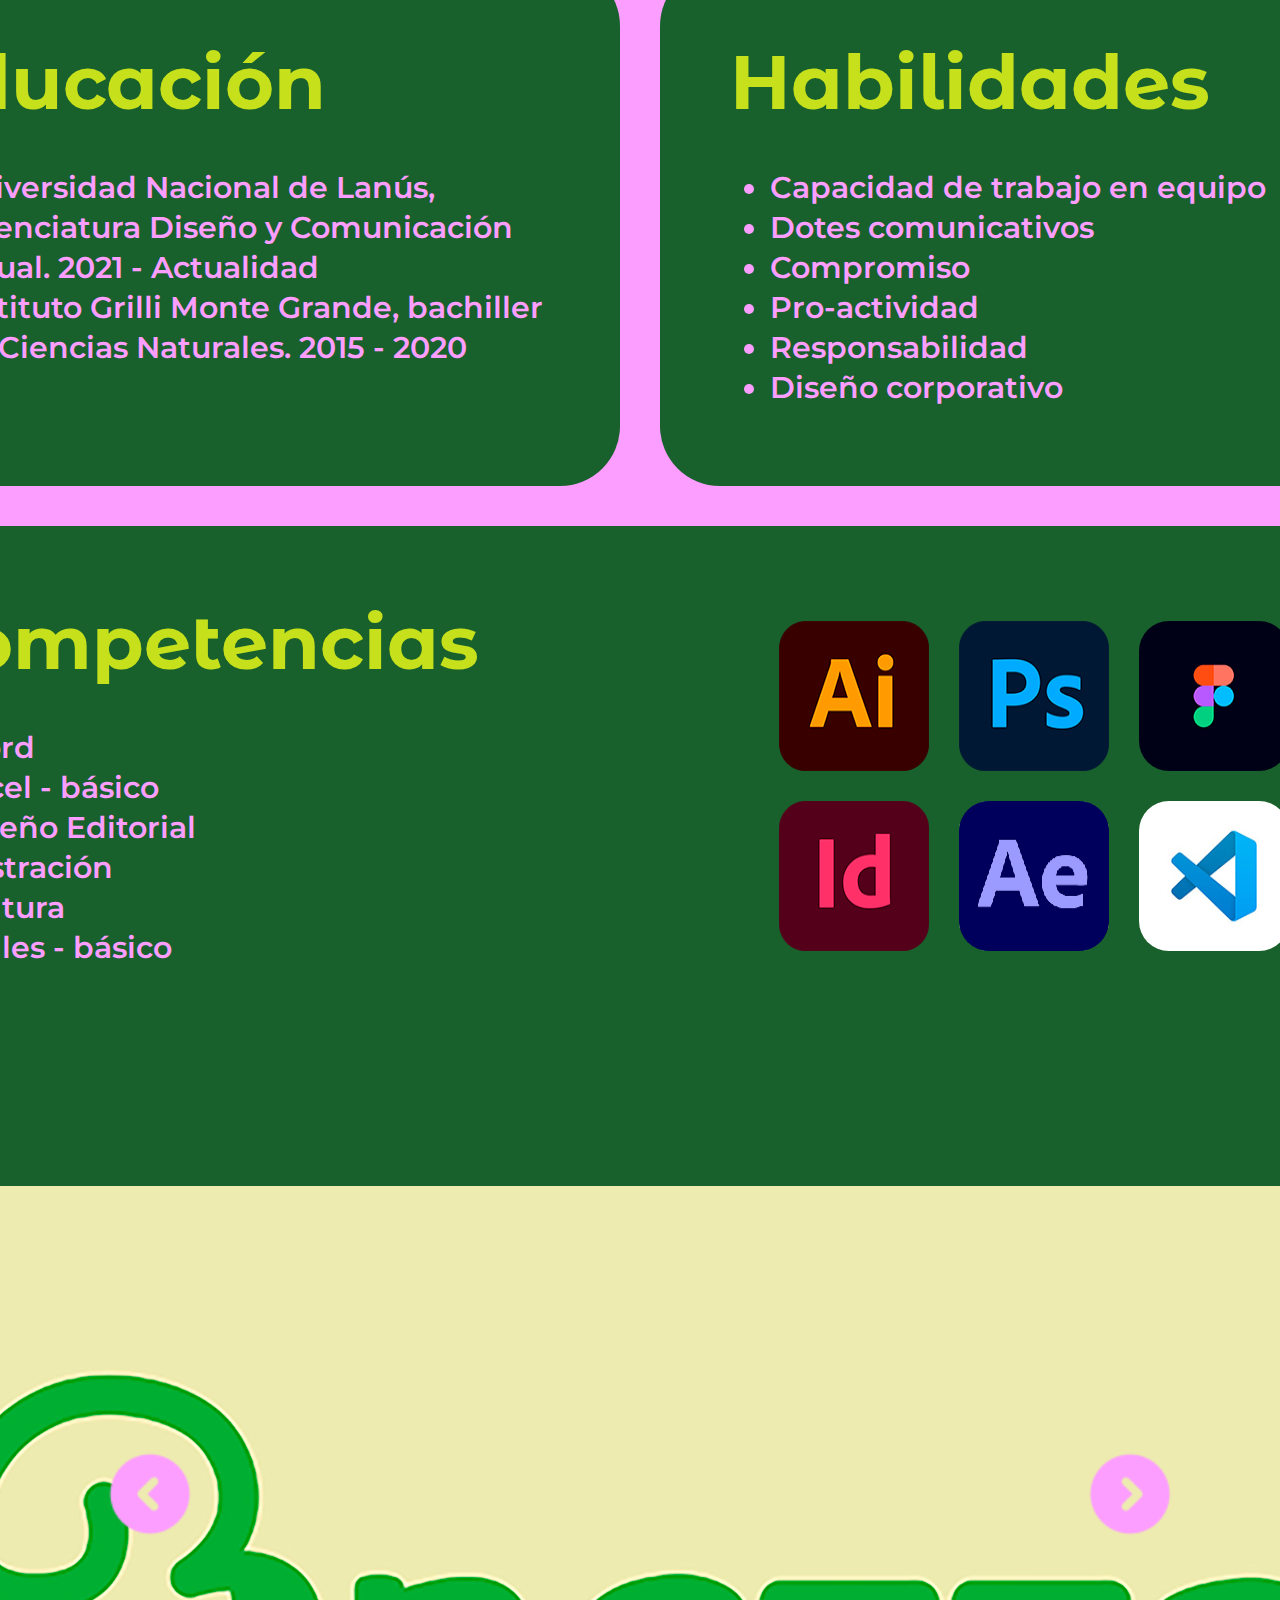
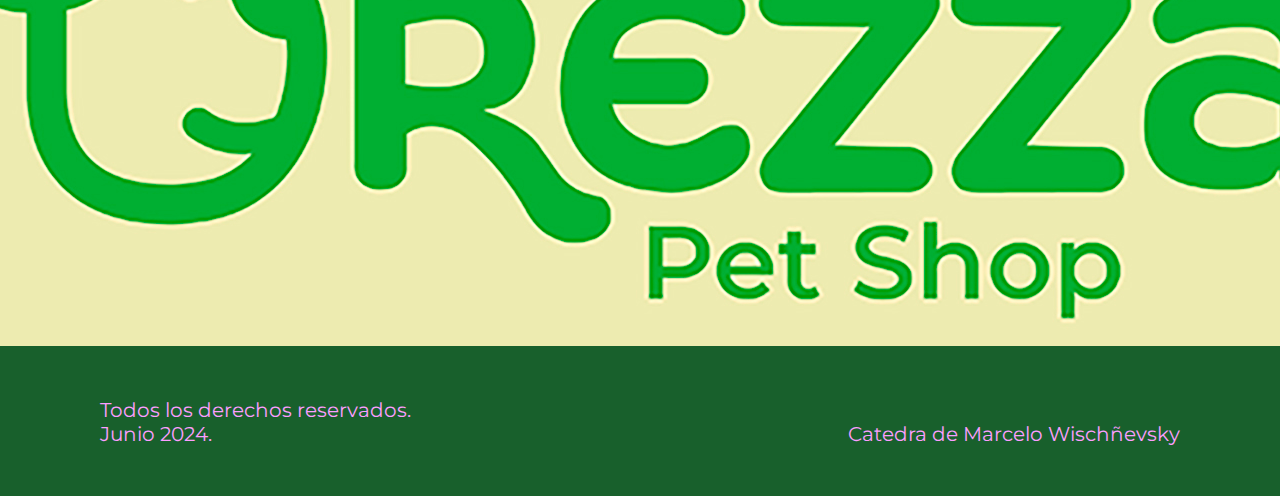
==== commit d89b16fd: "actualizacion" ====
--- a/index.html
+++ b/index.html
@@ -43,7 +43,7 @@
             </section>
             <section id="sobre-mi">
                 <div class="informacion">
-                    <h2>HOLA soy...</h2>
+                    <h2>HOLA soy...<span>&#160;</span></h2>
                     <p>Soy Virginia Lujan Santangelo, tengo 21 años, nací y vivo en Argentina en la ciudad de Buenos Aires, soy estudiante y futura diseñadora gráfica. Me gusta escuchar música, salir a comer, leer, dibujar, pintar, las juntadas con amigos y muchas cosas más. Me considero una persona proactiva, responsable y con una gran capacidad de aprendizaje. Con un gran compromiso y pasión sobre todo podemos crear juntos. 
                         ¡Trabajemos juntos! </p>
                 </div>
@@ -99,7 +99,7 @@
             </section>
 
             <section id="contenedor">
-                <article class="fotos id="item-carrusel1">
+                <article class="fotos" id="item-carrusel1">
                     <div class="carrusel" id="img-carrusel1">
                         <img src="img/brezza2.2.jpg" alt="logo" class="foto-carrusel1">
                     </div>
--- a/estlilos.css
+++ b/estlilos.css
@@ -18,6 +18,7 @@
 }
 
 
+/* header */
 #navegador {
     font-family: "Montserrat Alternates";
     font-size: 40px;
@@ -30,7 +31,7 @@
     justify-content: space-between;
     height: 120px;
     position: fixed;
-    z-index: 1000;
+    z-index: 500;
 }
 #navegador a {
     text-decoration: none;
@@ -58,10 +59,10 @@
 }
 
 
-
+/* index */
 #presentacion {
     width: 100%;
-    height: 900px;
+    height: 84vh;
     background-color: #18602C;
     display: flex;
     align-items: center;
@@ -94,7 +95,6 @@
     gap: 30px;
     
 }
-
 .nombre:hover {
     color: #C6E11C;
 
@@ -108,32 +108,21 @@
         font-style: normal;
     }
 }
-
 .redes-fijo {
     background-color: #C6E11C;
     padding: 20px;
     position: fixed;
     right: 0px;
-    z-index: 1000;
+    z-index: 50;
     display: flex;
     flex-direction: column;
     gap: 10px;
 }
-#trabajos-main .redes-fijo{
-    background-color: #FC9EFF;
-    padding: 20px;
-    position: fixed;
-    right: 0px;
-    z-index: 1000;
-    display: flex;
-    flex-direction: column;
-    gap: 10px;
-}
 
 
 #sobre-mi {
     width: 100%;
-    height: 1000px;
+    height: 90vh;
     background-color: #FC9EFF;
     padding: 140px 100px;
     display: flex;
@@ -155,6 +144,20 @@
     padding: 30px 60px;
     background-color: #C6E11C;
     border-radius: 60px 60px 0% 60px;
+    position: relative; 
+
+    span  {
+        position: absolute;
+        right: 0;
+        width: 0;
+        background-color: #C6E11C;
+        border-left: 4px solid #18602C;
+        animation: maquina 3s infinite alternate steps(13);
+}
+} 
+@keyframes maquina {
+    from {width: 100%;}
+    to {width: 0;}
 }
 .informacion p {
     color: black;
@@ -170,7 +173,7 @@
 
 
 #datos {
-    height: 1200px;
+    height: 120vh;
     background-color: #FC9EFF;
     display: flex;
     flex-direction: column;
@@ -184,8 +187,6 @@
     flex-direction: row;
     justify-content: center;
     gap: 40px;
-
-
 }
 .educacion, .habilidades {
     height: 520px;
@@ -204,9 +205,7 @@
         color: #FC9EFF;
         line-height: 40px;
         font-weight:600;
-    }
-    
-    
+    } 
 }
 .datos2 {
     height: 520px;
@@ -249,16 +248,16 @@
 
 
 #contenedor{
-    height: 1100px;
+    height: 100vh;
     overflow: hidden;
     background-color: #18602C;
     padding: 40px 0;
-    
 }
 .fotos {
     height: 100%;
     position: relative;
-    
+    display: flex;
+    justify-content: center;
 }
 .carrusel {
     height: 100%;
@@ -283,13 +282,11 @@
 }
 
 
-
-
+/* contacto */
 #informacion_contacto {
     font-family: "Montserrat";
     background-color: #FC9EFF;
 }
-
 .estructura_contacto {
     padding: 300px 100px 100px;
     display: flex;
@@ -298,10 +295,9 @@
     align-items: flex-start;
     gap: 150px;
 }
-
 .contacto {
     color:#18602C;
-    width: 875px;
+    width: 83vh;
     background-color:#C6E11C;
     padding: 48px 40px;
     display: flex;
@@ -313,19 +309,15 @@
         font-family: "Montserrat Alternates";
         font-size: 75px; 
     }
-    
-}
-
+}
 form {
     width: 100%;
     height: auto;
 }
-
 label {
     font-size: 1.5em;
     color: black;
 }
-
 input {
     font-size: 1.5em;
     width: 100%;
@@ -337,7 +329,6 @@
     border-radius: 24px;
     border: 3px solid #18602C;
 }
-
 textarea {
     font-size: 1.5em;
     width: 100%;
@@ -349,7 +340,6 @@
     border-radius: 24px;
     border: 3px solid #18602C;
 }
-
 .boton_enviar {
     width: 100%;
     background-color: #18602C;
@@ -357,7 +347,6 @@
     height: 130px;
     font-size: 45px;
 }
-
 .columna_derecha {
     display: flex;
     flex-direction: column;
@@ -383,11 +372,9 @@
         font-size: 45px; 
     }
     p {
-        width: 520px;
-        
-    }
-}
-
+        width: 520px;  
+    }
+}
 
 .redes {
     display: flex;
@@ -409,8 +396,17 @@
 }
 
 
-
-
+/* trabajos */
+#trabajos-main .redes-fijo{
+    background-color: #FC9EFF;
+    padding: 20px;
+    position: fixed;
+    right: 0px;
+    z-index: 50;
+    display: flex;
+    flex-direction: column;
+    gap: 10px;
+}
 #trabajos-main {
     background-color: #C6E11C;
     padding: 300px 100px 100px;
@@ -441,64 +437,103 @@
     gap: 20px;
 }
 .video-medios {
-    margin-left: 20px;
-}
-
+    margin-left: 50px;
+}
 
 .close {
-    display: block;
     position: absolute;
-    top: 120px;
-    right: 80px;
-    font-size: 40px;
-    font-family: "Montserrat Alternates";
-    color: #C6E11C;
-    background-color: black;
-    border-radius: 40px;
-    text-align: center;
+    top: 100px;
+    right: 100px;
     width: 60px;
     height: 60px;
-    line-height: 60px;
-    mix-blend-mode: plus-lighter;
-}
-.flecha-iz-galeria, .flecha-de-galeria {
-    display: block;
-    width: 60px;
-    height: 60px;
-    text-align: center;
-    align-items: center;
-    
+    z-index: 2000;
 }
 #galeria {
-    display: none;
+	display: none;
 	width: 100%;
 	justify-content: center;
 	height: 100vh;
-	z-index: 10;
-    top: 10;
+    background: rgba(0, 0, 0, 0.7);
+	top: 0;
+	z-index: 800;
     position: fixed;
-    background-color: rgba(0, 0, 0, 0,5);
 }
 #galeria-oculta {
-    display: flex;
-    width: 100%;
-    max-width: 1350px;
-    overflow: hidden;
-    z-index: 20;
-}
-.light-box {
-    display: flex;
-    align-items: center;
-    background-repeat: no-repeat;
-    background-position: center;
-    background-size: contain;
-    width: 100vh;
-    justify-content: space-between;
-}
-
-
-
-
+	display: flex;
+	width: 100%;
+	max-width: 1450px;
+	overflow: hidden;
+	z-index: 900;
+    align-items: center;
+}
+.fraccion-galeria {
+	display: flex;
+	align-items: center;
+	background-repeat: no-repeat;
+	background-position: center;
+	background-size: contain;
+	width: 100%;
+	min-width: 1450px;
+	height: 100vh;
+	justify-content: space-between;
+}
+.primer-ultima-flecha {
+	visibility: hidden;
+}
+#img1 {
+    background-image: url("img/brezza1.png");
+}    
+#img2 {
+    background-image: url("img/brezza2.png");
+}   
+#img3 {
+    background-image: url("img/insta-brezza.jpg");
+}
+#img4 {
+    background-image: url("img/expo-postal1.jpg");
+}
+#img5 {
+    background-image: url("img/expo-postal2.jpg");
+}
+#img6 {
+    background-image: url("img/expo-invitacion.jpg");
+}
+#img7 {
+    background-image: url("img/expo-afiche.jpg");
+}
+#img8 {
+    background-image: url("img/expo-catalogo.jpg");
+}
+#img9 {
+    background-image: url("img/expo-catalogo2.jpg");
+}
+#img10 {
+    background-image: url("img/publi1.png");
+}
+#img11 {
+    background-image: url("img/videos/video-tipo.gif");
+}
+#img12 {
+    background-image: url("img/memoria1.png");
+}
+#img13 {
+    background-image: url("img/memoria2.png");
+}
+#img14 {
+    background-image: url("img/posters.png");
+}
+#img15 {
+    background-image: url("img/pintura3.jpeg");
+}
+#img16 {
+    background-image: url("img/pintura1.jpeg");
+}
+#img17 {
+    background-image: url("img/pintura2.jpeg");
+}
+
+
+/* footer */
 footer {
     height: 150px;
     background-color: #18602C;
@@ -515,4 +550,39 @@
         display: flex;
         flex-direction: column;
     }
+}
+
+
+/* movil */
+@media screen and (max-width: 600px)  {
+    #presentacion {
+        width: 600px;
+        height: 84vh;
+        background-color: #18602C;
+        display: flex;
+        align-items: center;
+        padding:100px 
+    }
+    .nombre {
+        font-size: 140px;
+        
+    }
+    .nombre1 {
+        flex-direction: column;
+    }
+    .nombre2 {
+        flex-direction: row;
+    }
+    
+    .redes-fijo {
+        background-color: #C6E11C;
+        padding: 20px;
+        position: fixed;
+        right: 0px;
+        z-index: 50;
+        display: flex;
+        flex-direction: column;
+        gap: 10px;
+    }
+    
 }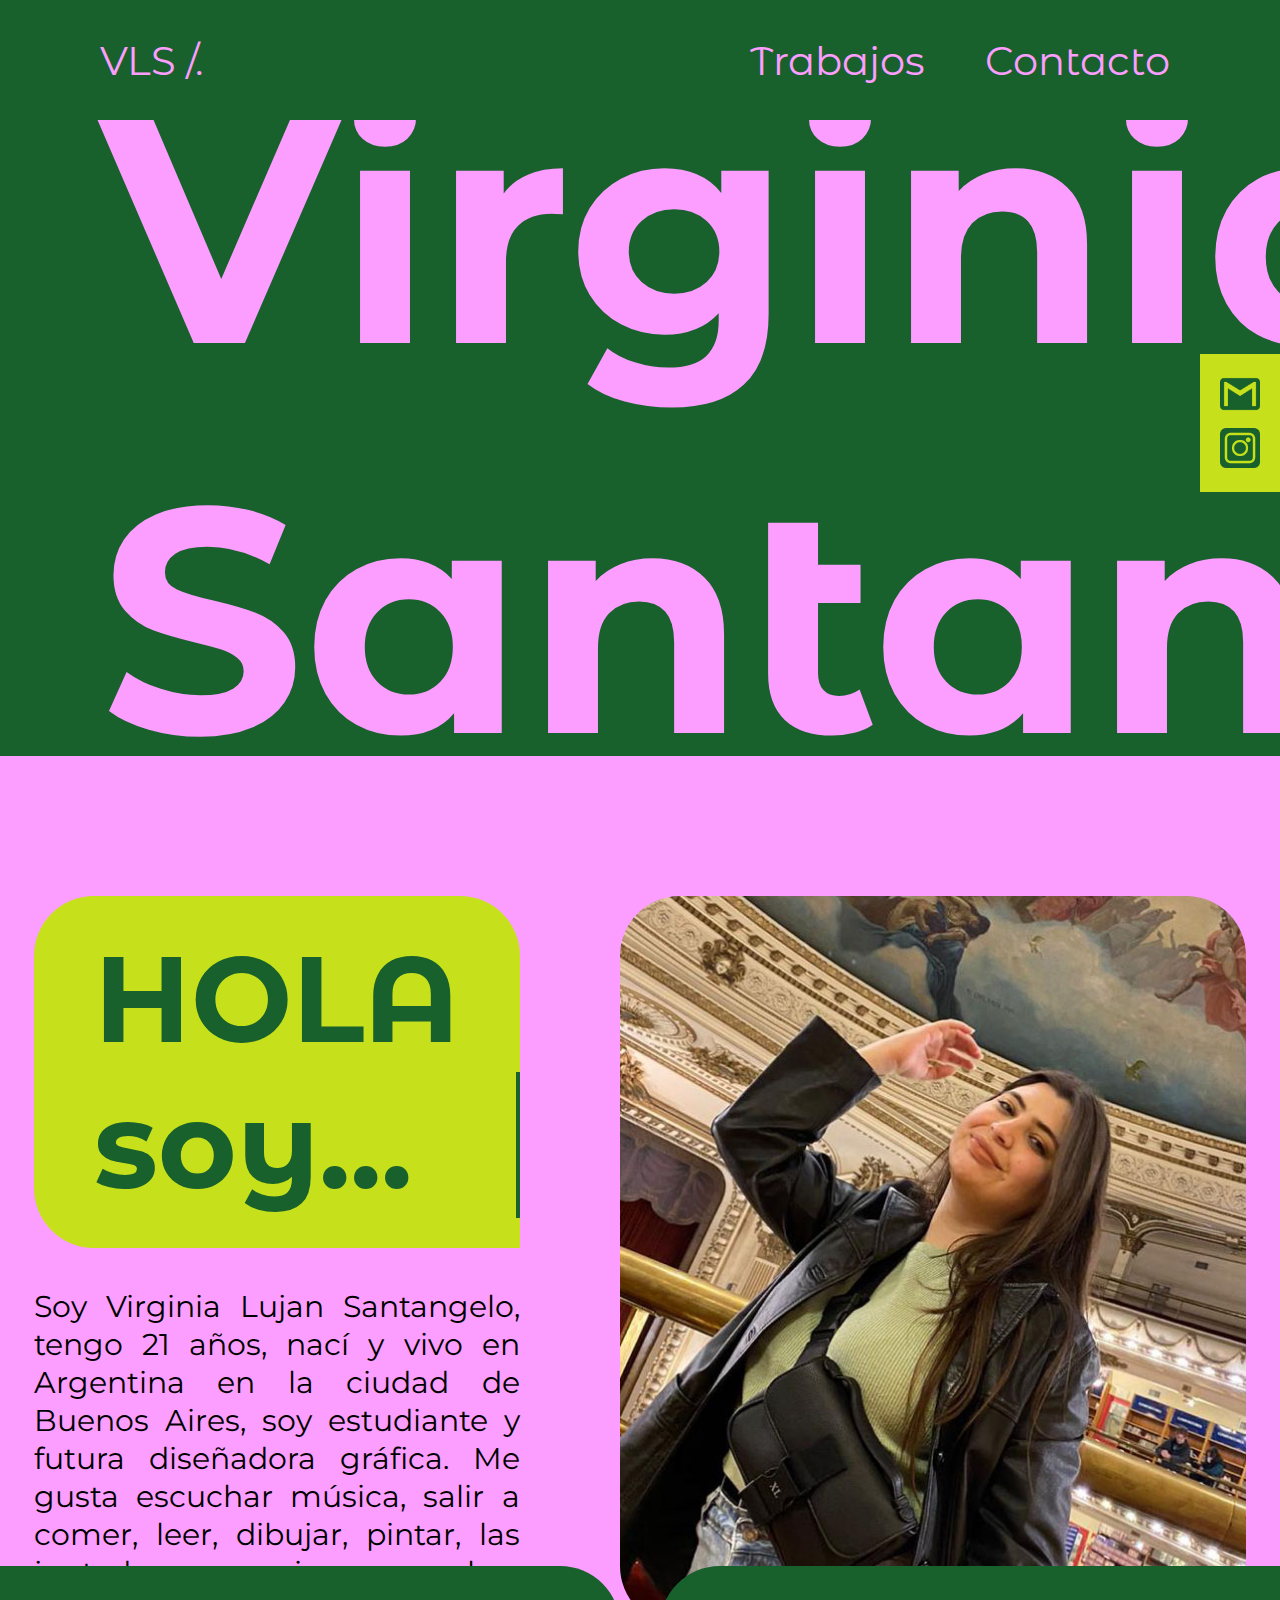
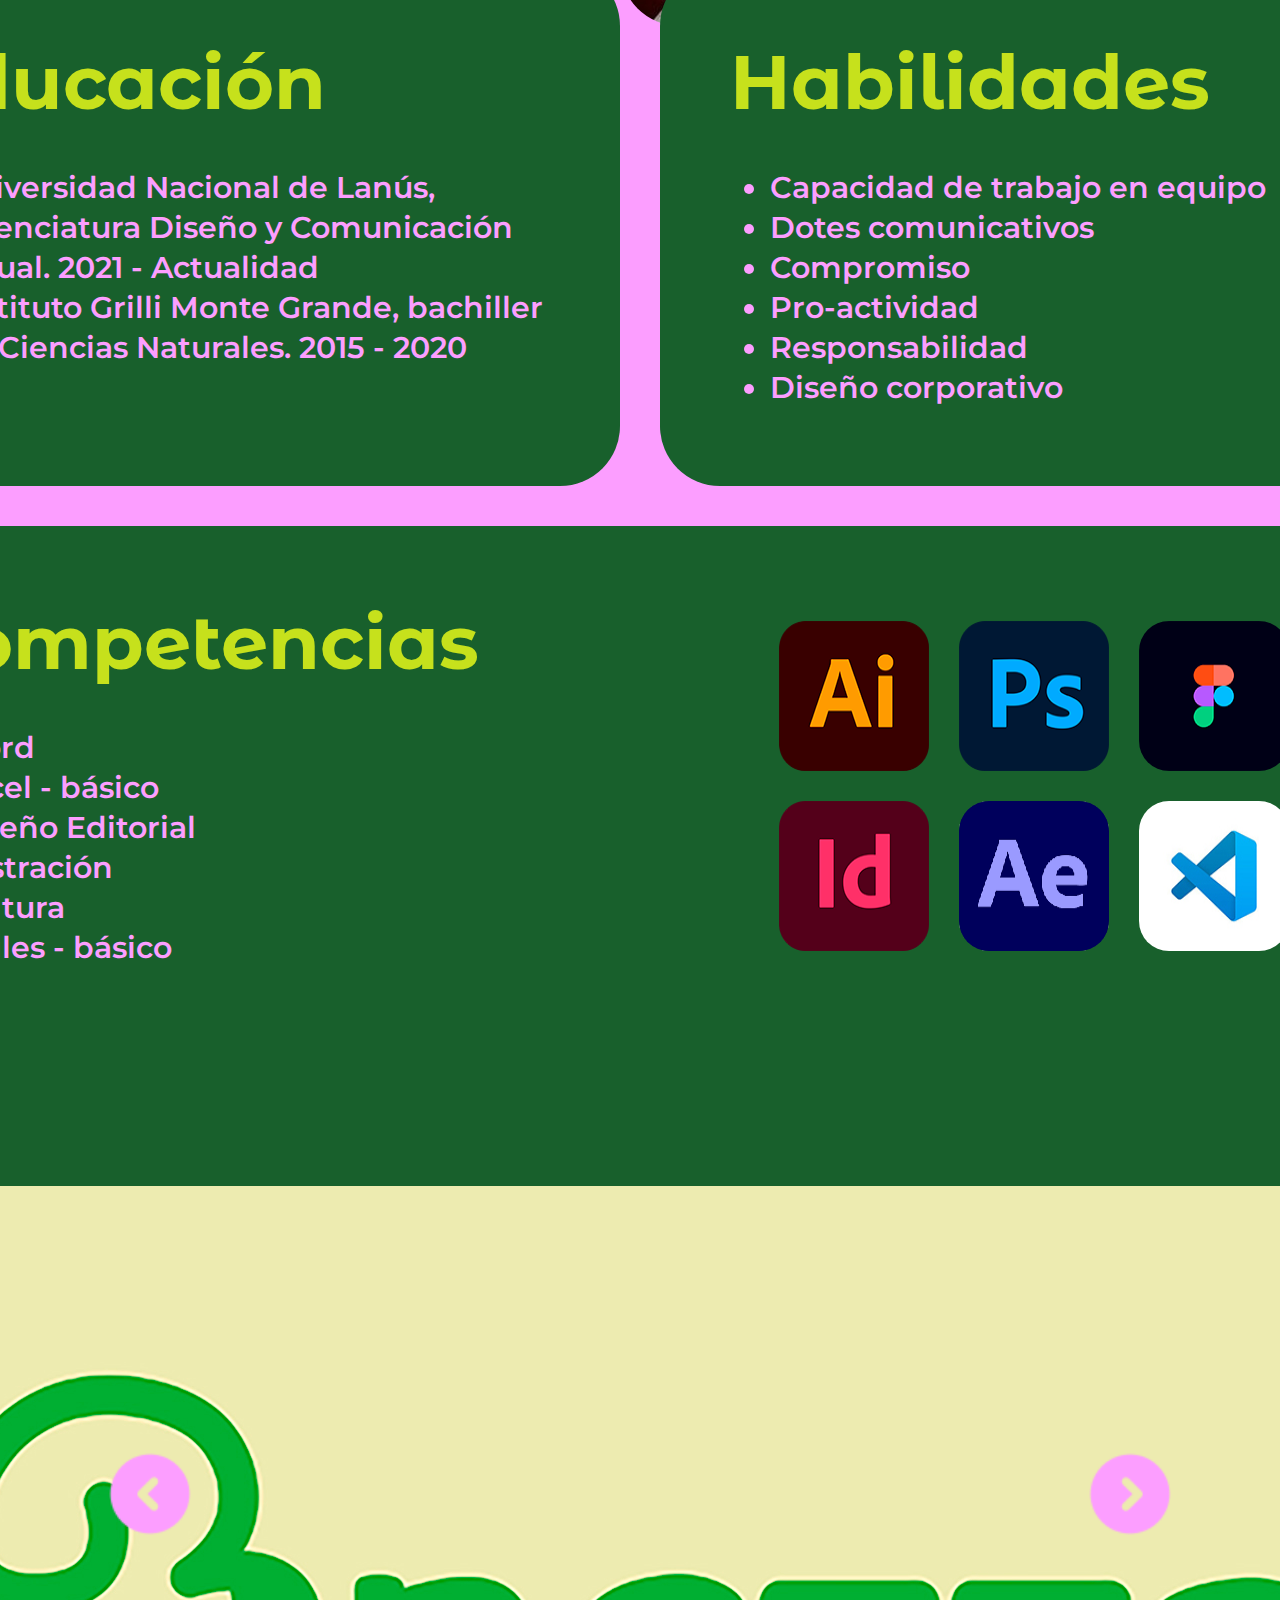
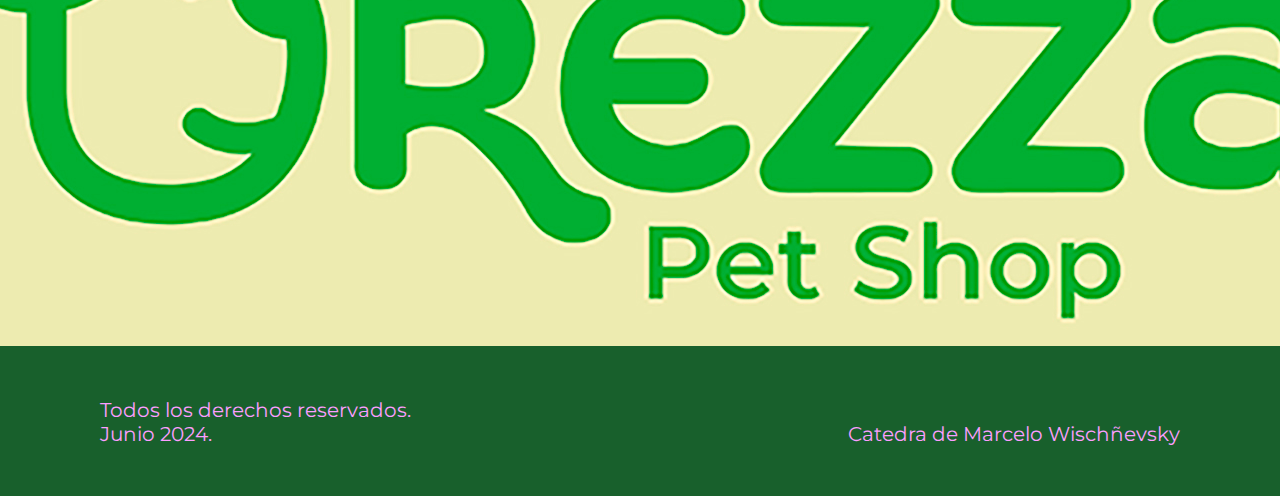
==== commit 293427b5: "actualizacion" ====
--- a/index.html
+++ b/index.html
@@ -12,7 +12,12 @@
             <div class="logo">
                 <a href="index.html">VLS /.</a>
             </div>
-            <nav>
+            <nav class="inicio">
+                <input type="checkbox" id="menu_check">
+                <label id="menu" for="menu_check">
+                    <span id="menu_abrir"><img src="img/iconos/menu.png" width="50px" height="40px"></span>
+                    <span id="menu_cerrar"><img src="img/iconos/menu2.png" width="50px" height="45px"></span>
+                </label>
                 <ul class="botonera">
                     <li><a href="trabajos.html">Trabajos</a></li>
                     <li><a href="contacto.html">Contacto</a></li>
@@ -47,7 +52,7 @@
                     <p>Soy Virginia Lujan Santangelo, tengo 21 años, nací y vivo en Argentina en la ciudad de Buenos Aires, soy estudiante y futura diseñadora gráfica. Me gusta escuchar música, salir a comer, leer, dibujar, pintar, las juntadas con amigos y muchas cosas más. Me considero una persona proactiva, responsable y con una gran capacidad de aprendizaje. Con un gran compromiso y pasión sobre todo podemos crear juntos. 
                         ¡Trabajemos juntos! </p>
                 </div>
-                <img src="img/imagen-de-virginia.jpeg" width="680px" height="730px" alt="imagen-de-vir" class="imagen-vir">
+                <img src="img/imagen-virginia.jpeg" width="680px" height="730px" alt="imagen-de-vir" class="imagen-vir">
             </section>
             <section id="datos">
                 <article class="datos1">
@@ -165,5 +170,4 @@
             </div>
         </footer> 
     </body>
-<!-- Comentario: no hice el cambio de los px al vh que se me comento y todavia falta terminar, como las miniaturas de la galeria -->
 </html>
--- a/estlilos.css
+++ b/estlilos.css
@@ -56,6 +56,10 @@
     flex-direction: row;
     list-style: none;
     gap: 40px;
+}
+#menu,
+#menu_check {
+    display: none;
 }
 
 
@@ -297,7 +301,7 @@
 }
 .contacto {
     color:#18602C;
-    width: 83vh;
+    width: 82vh;
     background-color:#C6E11C;
     padding: 48px 40px;
     display: flex;
@@ -437,7 +441,7 @@
     gap: 20px;
 }
 .video-medios {
-    margin-left: 50px;
+    margin-left: 20px;
 }
 
 .close {
@@ -554,35 +558,58 @@
 
 
 /* movil */
-@media screen and (max-width: 600px)  {
-    #presentacion {
-        width: 600px;
-        height: 84vh;
-        background-color: #18602C;
-        display: flex;
-        align-items: center;
-        padding:100px 
-    }
-    .nombre {
-        font-size: 140px;
-        
-    }
-    .nombre1 {
-        flex-direction: column;
-    }
-    .nombre2 {
-        flex-direction: row;
-    }
-    
-    .redes-fijo {
-        background-color: #C6E11C;
-        padding: 20px;
-        position: fixed;
-        right: 0px;
-        z-index: 50;
+ @media screen and (max-width: 600px) {
+    #navegador {
+        font-size: 1.2em;
+    }
+    nav ul {
+        width: 100%;
+        height: calc(100% - 120px);
         display: flex;
         flex-direction: column;
-        gap: 10px;
-    }
-    
+        text-align: center;
+        background-color: black;
+        position: fixed;
+        left: 0;
+        top: 70px;
+        gap: 15px;
+        overflow-y: auto;
+    }
+    nav li {
+        padding: 20x 0;
+    }
+    .inicio a:active{
+        background: none;
+    }
+    .logo {
+        padding: 0 16px;
+        display: flex;
+        height: 80px;
+        font-size: 30px;
+    }
+    .inicio label img {
+        width: 30px;
+        height: 30px;
+    }
+    #menu_check:not(:checked)~ul {
+        display: none;
+    }
+    #menu {
+        display: block;
+        position: absolute;
+        right: 16px;
+        top: 25px;
+    }
+    #menu_cerrar {
+        display: none;
+    }
+
+    #menu_check:checked~label #menu_abrir {
+        display: none;
+    }
+
+    #menu_check:checked~label #menu_cerrar {
+        display: block;
+    }
+
 }